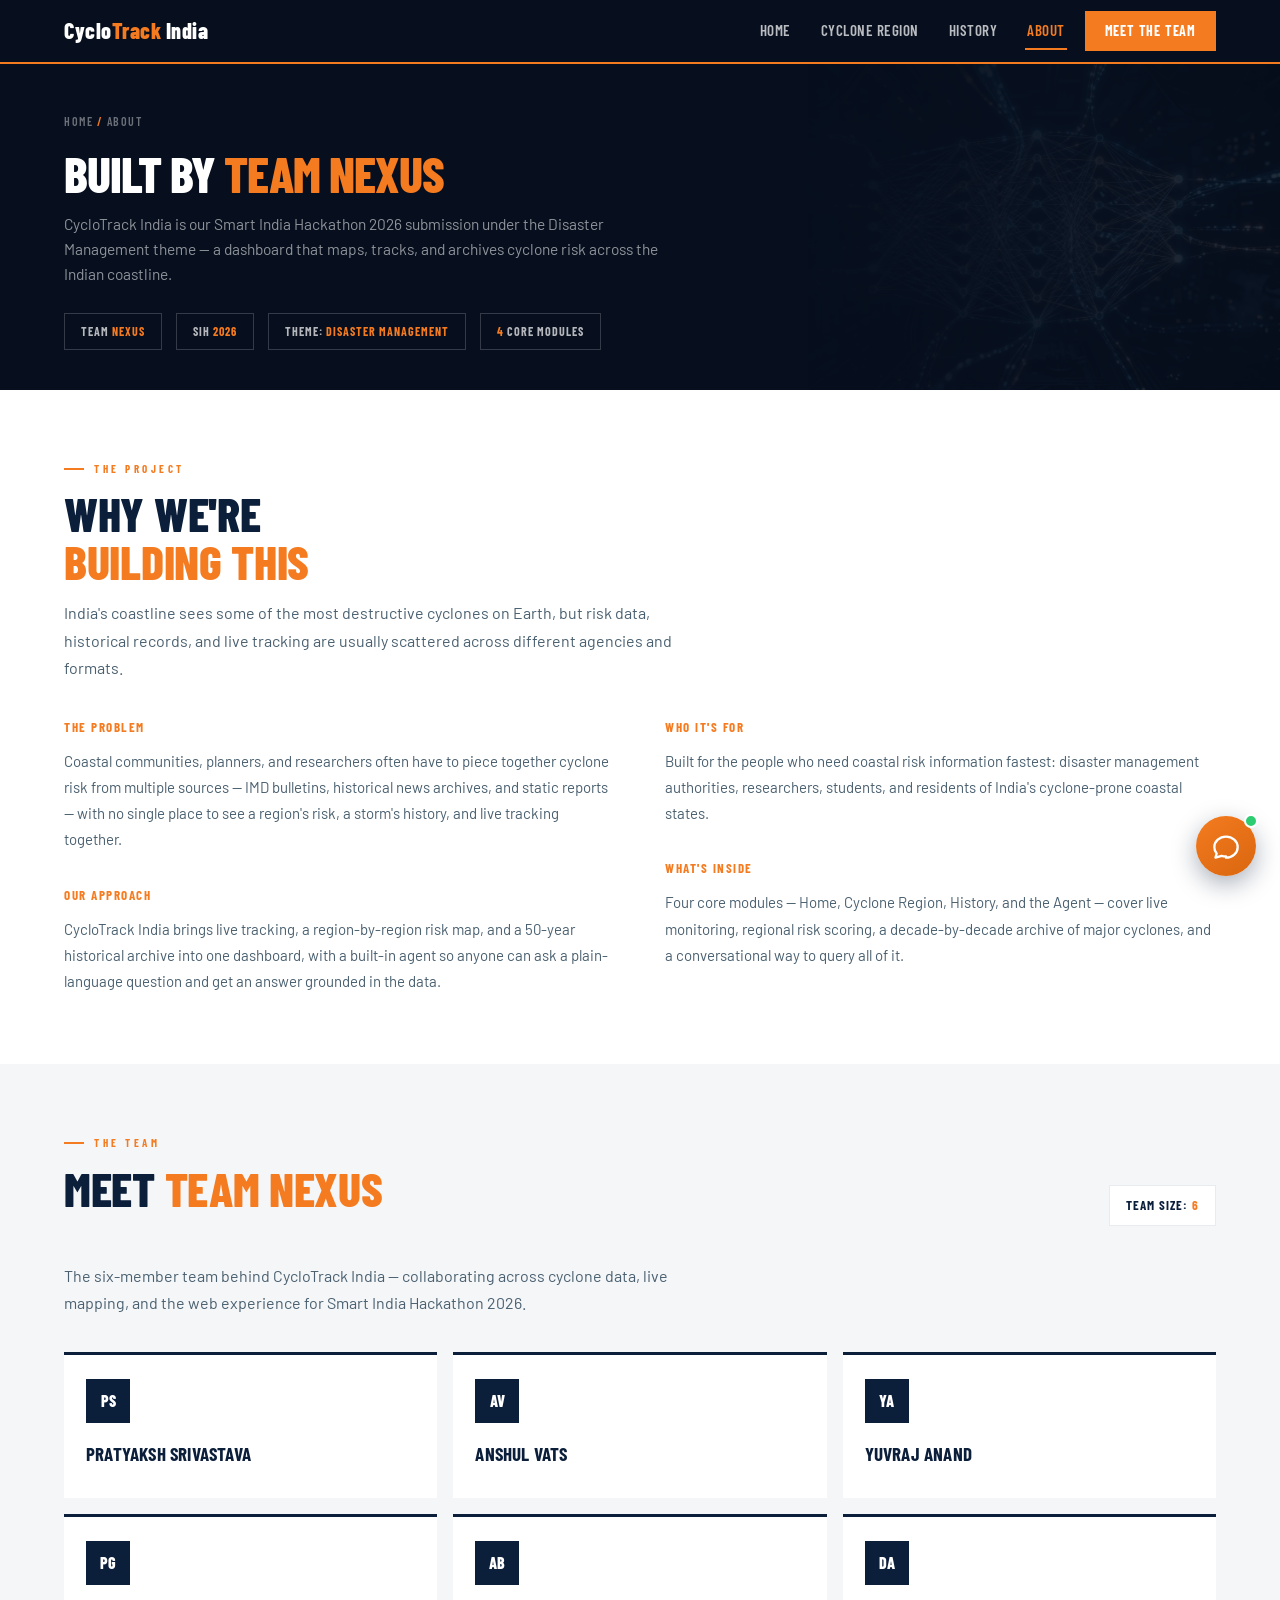
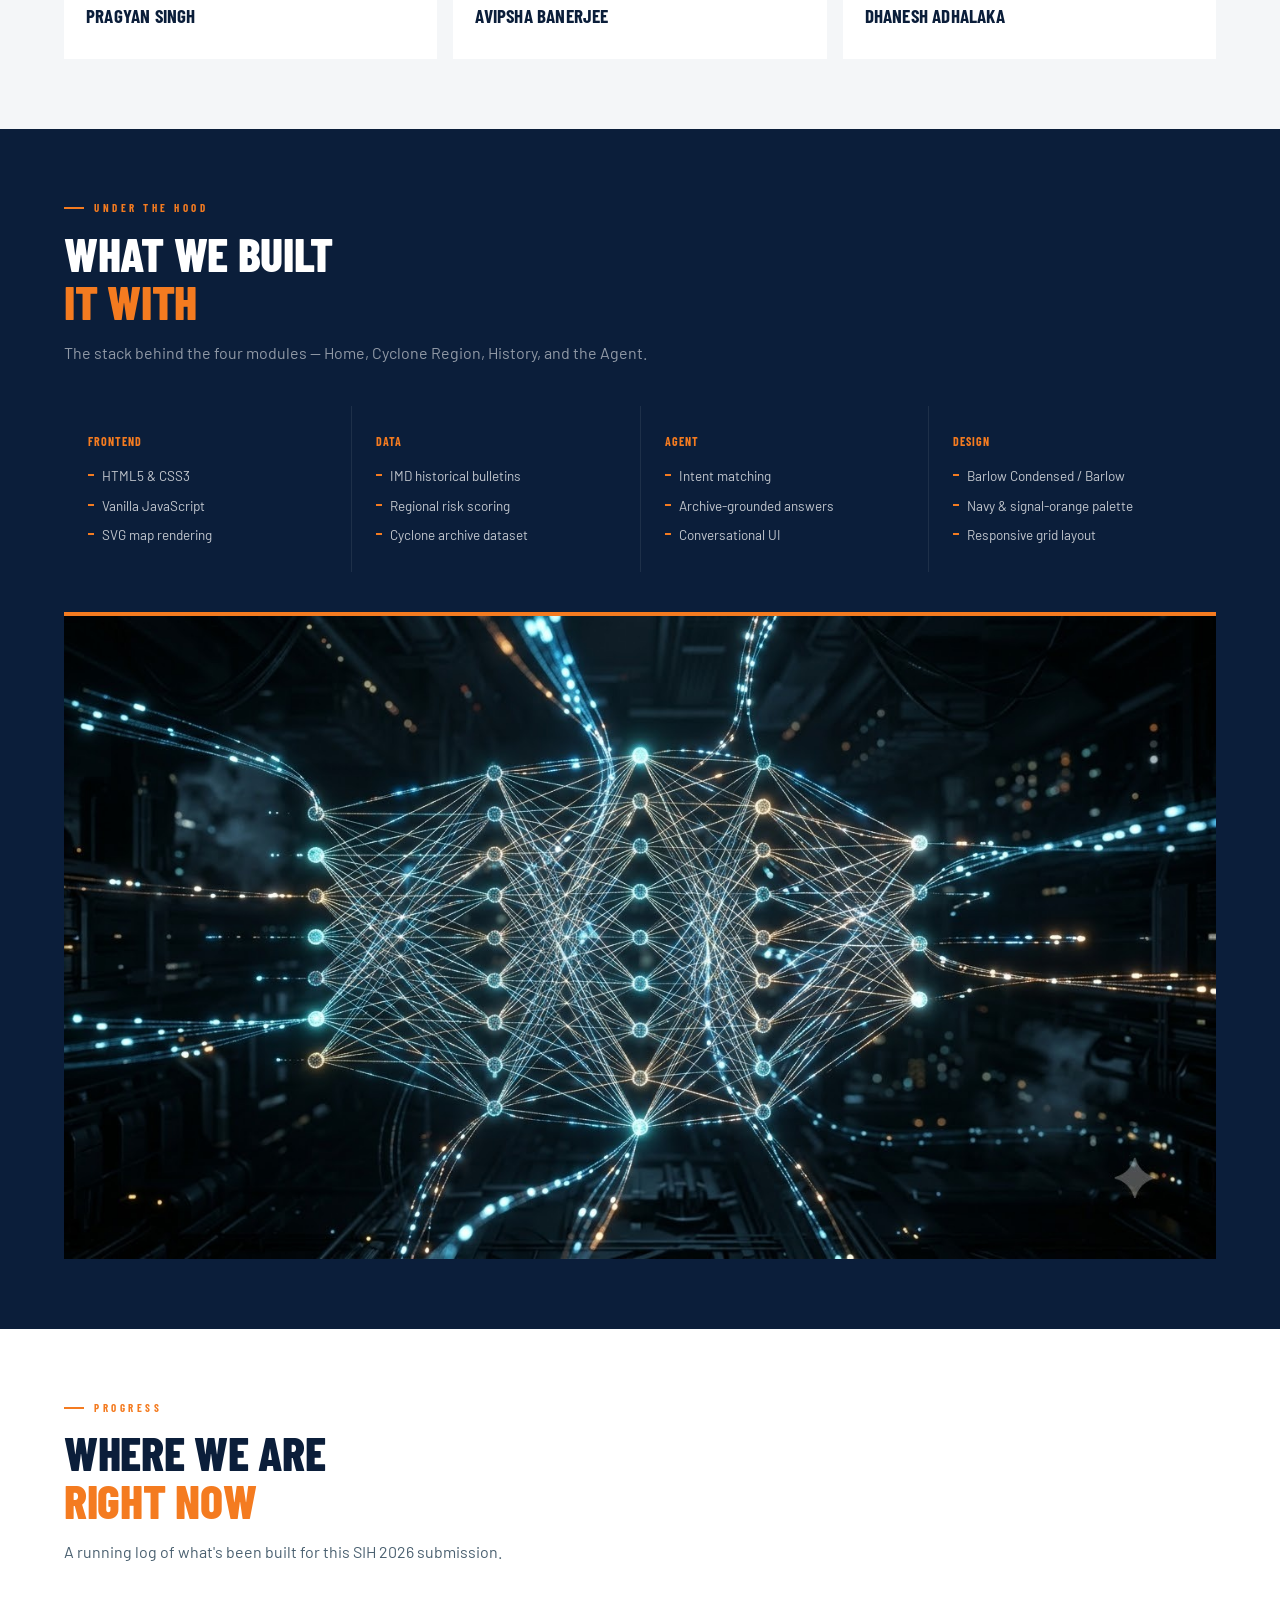
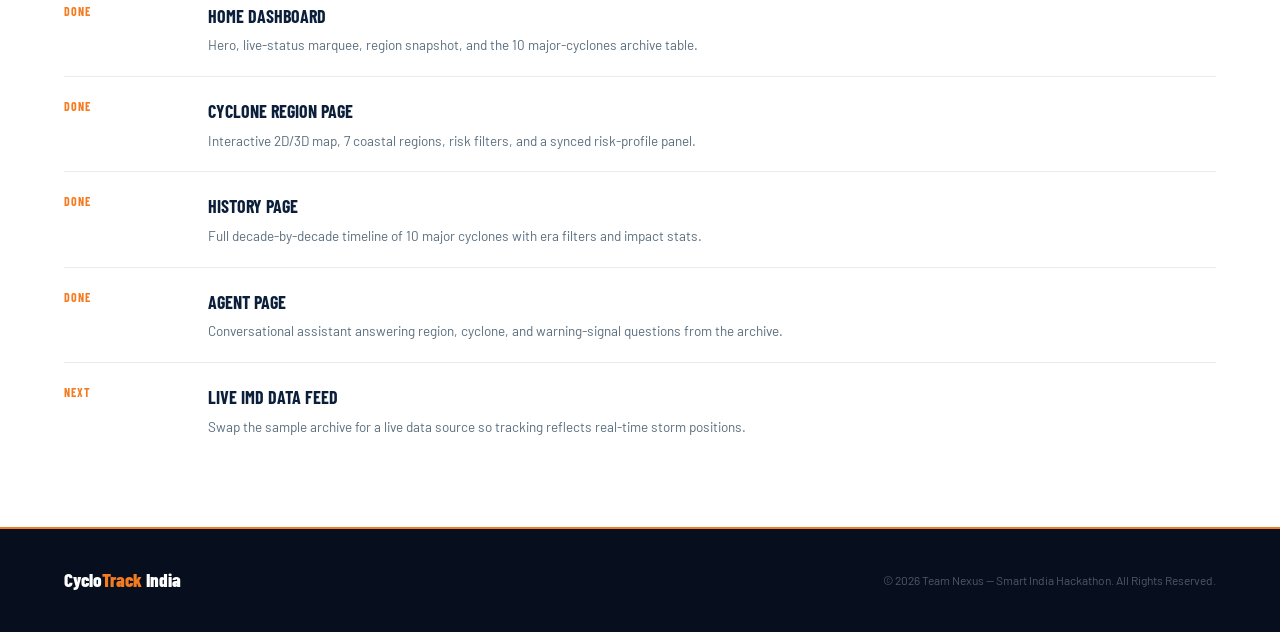
==== frontend/about.html @ 2d698363 "Initial commit: CycloTrack-India website (frontend, backend API, ML module)" ====
<!DOCTYPE html>
<html lang="en">

<head>
    <meta charset="UTF-8">
    <meta name="viewport" content="width=device-width, initial-scale=1.0">
    <title>About — CycloTrack India</title>
    <link
        href="https://fonts.googleapis.com/css2?family=Barlow+Condensed:wght@500;600;700;800&family=Barlow:wght@400;500;600&display=swap"
        rel="stylesheet">
    <link rel="stylesheet" href="assets/chatbot.css">
    <style>
        *,
        *::before,
        *::after {
            box-sizing: border-box;
            margin: 0;
            padding: 0;
        }

        :root {
            --navy: #0B1E3A;
            --navy-mid: #112444;
            --navy-dark: #070F1E;
            --charcoal: #1C2A3A;
            --orange: #F47B20;
            --orange-dark: #D9660E;
            --white: #FFFFFF;
            --off-white: #F4F6F8;
            --gray-light: #E8ECF0;
            --gray-mid: #9AAAB8;
            --text-body: #2D3E50;
            --font-head: 'Barlow Condensed', sans-serif;
            --font-body: 'Barlow', sans-serif;
        }

        html {
            scroll-behavior: smooth;
        }

        body {
            font-family: var(--font-body);
            color: var(--text-body);
            background: var(--white);
            line-height: 1.6;
            font-size: 16px;
        }

        /* HEADER / NAV */
        header {
            background: var(--navy-dark);
            padding: 0 5%;
            display: flex;
            align-items: center;
            justify-content: space-between;
            height: 64px;
            position: sticky;
            top: 0;
            z-index: 100;
            border-bottom: 2px solid var(--orange);
        }

        .logo {
            font-family: var(--font-head);
            font-weight: 800;
            font-size: 22px;
            color: var(--white);
            letter-spacing: .5px;
            text-decoration: none;
            cursor: pointer;
            transition: opacity .2s ease;
        }

        .logo:hover {
            opacity: .85;
        }

        .logo span {
            color: var(--orange);
        }

        nav {
            display: flex;
            gap: 26px;
            align-items: center;
        }

        nav a {
            font-family: var(--font-head);
            font-size: 15px;
            font-weight: 600;
            letter-spacing: .5px;
            color: rgba(255, 255, 255, .72);
            text-decoration: none;
            text-transform: uppercase;
            transition: color .25s ease;
            position: relative;
            padding: 6px 2px 8px;
            white-space: nowrap;
        }

        nav a::after {
            content: '';
            position: absolute;
            left: 50%;
            right: 50%;
            bottom: 0;
            height: 2px;
            background: var(--orange);
            transition: left .25s ease, right .25s ease;
        }

        nav a:hover,
        nav a.active {
            color: var(--orange);
        }

        nav a:hover::after,
        nav a.active::after {
            left: 0;
            right: 0;
        }

        .header-right {
            display: flex;
            align-items: center;
            gap: 18px;
        }

        .header-cta {
            background: var(--orange);
            color: var(--white);
            font-family: var(--font-head);
            font-weight: 700;
            font-size: 14px;
            letter-spacing: .8px;
            text-transform: uppercase;
            padding: 9px 20px;
            border: none;
            cursor: pointer;
            text-decoration: none;
        }

        .header-cta:hover {
            background: var(--orange-dark);
        }

        section {
            padding: 70px 5%;
        }

        .section-inner {
            max-width: 1200px;
            margin: 0 auto;
        }

        .section-tag {
            font-family: var(--font-head);
            font-size: 11px;
            letter-spacing: 3.5px;
            text-transform: uppercase;
            color: var(--orange);
            font-weight: 700;
            margin-bottom: 12px;
            display: flex;
            align-items: center;
            gap: 10px;
        }

        .section-tag::before {
            content: '';
            width: 20px;
            height: 2px;
            background: var(--orange);
            display: block;
        }

        .section-h2 {
            font-family: var(--font-head);
            font-weight: 800;
            font-size: clamp(30px, 4vw, 48px);
            text-transform: uppercase;
            color: var(--navy);
            line-height: 1.0;
            margin-bottom: 14px;
            letter-spacing: -.3px;
        }

        .section-h2 em {
            color: var(--orange);
            font-style: normal;
        }

        .section-lead {
            font-size: 16px;
            color: #4A6070;
            max-width: 620px;
            line-height: 1.7;
        }

        /* PAGE HERO */
        .page-hero {
            background: var(--navy-dark);
            padding: 48px 5% 40px;
            position: relative;
            overflow: hidden;
        }

        .page-hero::before {
            content: '';
            position: absolute;
            top: 0;
            right: 0;
            width: 38%;
            height: 100%;
            background-image: url('assets/pic3.jpeg');
            background-size: cover;
            background-position: center;
            opacity: .12;
            -webkit-mask-image: linear-gradient(to left, rgba(0, 0, 0, 1), rgba(0, 0, 0, 0));
            mask-image: linear-gradient(to left, rgba(0, 0, 0, 1), rgba(0, 0, 0, 0));
        }

        .page-hero-inner {
            position: relative;
            z-index: 2;
            max-width: 1200px;
            margin: 0 auto;
        }

        .breadcrumb {
            font-family: var(--font-head);
            font-size: 12px;
            font-weight: 600;
            letter-spacing: 1.5px;
            text-transform: uppercase;
            color: rgba(255, 255, 255, .4);
            margin-bottom: 18px;
        }

        .breadcrumb span {
            color: var(--orange);
        }

        .page-hero-h1 {
            font-family: var(--font-head);
            font-weight: 800;
            font-size: clamp(32px, 4.2vw, 50px);
            color: var(--white);
            text-transform: uppercase;
            line-height: .98;
            letter-spacing: -1px;
            margin-bottom: 14px;
        }

        .page-hero-h1 em {
            color: var(--orange);
            font-style: normal;
        }

        .page-hero-sub {
            font-size: 15.5px;
            color: rgba(255, 255, 255, .55);
            max-width: 620px;
            margin-bottom: 26px;
        }

        .hero-badge-row {
            display: flex;
            gap: 14px;
            flex-wrap: wrap;
        }

        .hero-badge {
            font-family: var(--font-head);
            font-size: 12px;
            font-weight: 700;
            letter-spacing: 1px;
            text-transform: uppercase;
            border: 1px solid rgba(255, 255, 255, .18);
            color: rgba(255, 255, 255, .7);
            padding: 8px 16px;
        }

        .hero-badge b {
            color: var(--orange);
        }

        /* PROBLEM / MISSION */
        .mission-bg {
            background: var(--white);
        }

        .mission-grid {
            display: grid;
            grid-template-columns: 1fr 1fr;
            gap: 50px;
            margin-top: 36px;
            align-items: start;
        }

        .mission-block-title {
            font-family: var(--font-head);
            font-size: 13px;
            font-weight: 700;
            letter-spacing: 1.5px;
            text-transform: uppercase;
            color: var(--orange);
            margin-bottom: 10px;
        }

        .mission-block-text {
            font-size: 15px;
            color: #4A6070;
            line-height: 1.75;
        }

        .mission-block+.mission-block {
            margin-top: 32px;
        }

        /* TEAM */
        .team-bg {
            background: var(--off-white);
        }

        .team-header-row {
            display: flex;
            justify-content: space-between;
            align-items: flex-end;
            flex-wrap: wrap;
            gap: 16px;
            margin-bottom: 36px;
        }

        .team-count {
            font-family: var(--font-head);
            font-size: 13px;
            font-weight: 700;
            letter-spacing: 1px;
            text-transform: uppercase;
            color: var(--navy);
            border: 1px solid var(--gray-light);
            background: var(--white);
            padding: 9px 16px;
        }

        .team-count b {
            color: var(--orange);
        }

        .team-grid {
            display: grid;
            grid-template-columns: repeat(3, 1fr);
            gap: 16px;
        }

        .team-card {
            background: var(--white);
            border: 0;
            border-top: 3px solid var(--navy);
            border-radius: 0;
            padding: 24px 22px;
            transition: .25s ease;
            cursor: pointer;
            text-align: left;
            width: 100%;
            font: inherit;
            color: inherit;
        }

        .team-card:hover {
            border-top-color: var(--orange);
            box-shadow: 0 4px 18px rgba(11, 30, 58, .08);
            transform: translateY(-2px);
        }

        .team-card:hover .team-name {
            color: var(--orange);
        }

        .team-card:focus-visible {
            outline: 2px solid var(--orange);
            outline-offset: 2px;
        }

        .team-avatar {
            width: 44px;
            height: 44px;
            background: var(--navy);
            color: var(--white);
            display: flex;
            align-items: center;
            justify-content: center;
            font-family: var(--font-head);
            font-weight: 800;
            font-size: 16px;
            margin-bottom: 16px;
        }

        .team-card:hover .team-avatar {
            background: var(--orange);
        }

        .team-name {
            font-family: var(--font-head);
            font-size: 19px;
            font-weight: 700;
            color: var(--navy);
            text-transform: uppercase;
            letter-spacing: .2px;
            margin-bottom: 4px;
        }

        .team-role {
            font-size: 12.5px;
            color: var(--orange);
            font-weight: 600;
            letter-spacing: .3px;
            margin-bottom: 14px;
        }

        .team-meta-row {
            display: flex;
            flex-direction: column;
            gap: 8px;
            padding-top: 14px;
            border-top: 1px solid var(--gray-light);
        }

        .team-meta {
            display: flex;
            justify-content: space-between;
            font-size: 12.5px;
        }

        .team-meta-lbl {
            color: #8FA1B0;
            text-transform: uppercase;
            letter-spacing: .4px;
            font-family: var(--font-head);
            font-weight: 700;
            font-size: 11px;
        }

        .team-meta-val {
            color: var(--text-body);
            font-weight: 500;
            text-align: right;
        }

        .team-stack {
            display: flex;
            flex-wrap: wrap;
            gap: 6px;
            margin-top: 12px;
        }

        .stack-pill {
            font-size: 11px;
            font-family: var(--font-head);
            font-weight: 700;
            letter-spacing: .3px;
            text-transform: uppercase;
            background: var(--off-white);
            color: var(--navy);
            padding: 4px 9px;
            border: 1px solid var(--gray-light);
        }

        /* TECH STACK strip */
        .stack-bg {
            background: var(--navy);
        }

        .stack-bg .section-h2 {
            color: var(--white);
        }

        .stack-bg .section-lead {
            color: rgba(255, 255, 255, .55);
        }

        .stack-cat-grid {
            display: grid;
            grid-template-columns: repeat(4, 1fr);
            gap: 1px;
            background: rgba(255, 255, 255, .08);
            margin-top: 40px;
        }

        .stack-cat {
            background: var(--navy);
            padding: 26px 24px;
        }

        .stack-cat-title {
            font-family: var(--font-head);
            font-size: 12px;
            font-weight: 700;
            letter-spacing: 1px;
            text-transform: uppercase;
            color: var(--orange);
            margin-bottom: 14px;
        }

        .stack-cat-items {
            display: flex;
            flex-direction: column;
            gap: 8px;
        }

        .stack-cat-item {
            font-size: 13.5px;
            color: rgba(255, 255, 255, .75);
            padding-left: 14px;
            position: relative;
        }

        .stack-cat-item::before {
            content: '';
            position: absolute;
            left: 0;
            top: 9px;
            width: 6px;
            height: 2px;
            background: var(--orange);
        }

        /* MILESTONES */
        .milestone-bg {
            background: var(--white);
        }

        .milestone-row {
            display: flex;
            flex-direction: column;
            gap: 0;
            margin-top: 36px;
        }

        .milestone-item {
            display: grid;
            grid-template-columns: 120px 1fr;
            gap: 24px;
            padding: 20px 0;
            border-bottom: 1px solid var(--gray-light);
        }

        .milestone-item:first-child {
            padding-top: 0;
        }

        .milestone-item:last-child {
            border-bottom: none;
        }

        .milestone-tag {
            font-family: var(--font-head);
            font-size: 12px;
            font-weight: 700;
            letter-spacing: 1px;
            text-transform: uppercase;
            color: var(--orange);
        }

        .milestone-title {
            font-family: var(--font-head);
            font-size: 18px;
            font-weight: 700;
            color: var(--navy);
            text-transform: uppercase;
            margin-bottom: 4px;
        }

        .milestone-desc {
            font-size: 13.5px;
            color: #5A6E7E;
        }

        footer {
            background: var(--navy-dark);
            padding: 36px 5%;
            border-top: 2px solid var(--orange);
        }

        .footer-inner {
            max-width: 1200px;
            margin: 0 auto;
            display: flex;
            justify-content: space-between;
            align-items: center;
            flex-wrap: wrap;
            gap: 16px;
        }

        .footer-logo {
            font-family: var(--font-head);
            font-size: 19px;
            font-weight: 800;
            color: var(--white);
        }

        .footer-logo span {
            color: var(--orange);
        }

        .footer-copy {
            font-size: 12px;
            color: rgba(255, 255, 255, .3);
        }

        /* CONTRIBUTIONS */
        .contrib-bg {
            background: var(--white);
        }

        .contrib-grid {
            display: grid;
            grid-template-columns: 1fr 1fr;
            gap: 20px;
            margin-top: 36px;
            align-items: stretch;
        }

        .contrib-card {
            background: var(--white);
            border: 1px solid var(--gray-light);
            border-top: 3px solid var(--navy);
            border-radius: 8px;
            padding: 26px 24px;
            box-shadow: 0 2px 12px rgba(11, 30, 58, .05);
            transition: transform .25s ease, border-color .25s ease, box-shadow .25s ease;
        }

        .contrib-card:hover {
            transform: translateY(-4px);
            border-top-color: var(--orange);
            border-left-color: var(--orange);
            box-shadow: 0 10px 28px rgba(11, 30, 58, .12);
        }

        .contrib-head {
            padding-bottom: 14px;
            margin-bottom: 18px;
            border-bottom: 1px solid var(--gray-light);
        }

        .contrib-name {
            font-family: var(--font-head);
            font-size: 20px;
            font-weight: 700;
            color: var(--navy);
            text-transform: uppercase;
            letter-spacing: .2px;
            margin-bottom: 3px;
        }

        .contrib-roll {
            font-family: var(--font-head);
            font-size: 12px;
            font-weight: 700;
            letter-spacing: .6px;
            text-transform: uppercase;
            color: var(--orange);
            margin-bottom: 10px;
        }

        .contrib-block {
            margin-bottom: 16px;
        }

        .contrib-block:last-child {
            margin-bottom: 0;
        }

        .contrib-label {
            font-family: var(--font-head);
            font-size: 11px;
            font-weight: 700;
            letter-spacing: 1.2px;
            text-transform: uppercase;
            color: var(--orange);
            margin-bottom: 7px;
            padding-bottom: 4px;
            border-bottom: 2px solid var(--orange);
            display: inline-block;
        }

        .contrib-text {
            font-size: 14px;
            color: #4A6070;
            line-height: 1.7;
        }

        .contrib-email {
            color: var(--orange-dark);
            text-decoration: none;
            font-weight: 600;
            border-bottom: 1px dashed rgba(217, 102, 14, .45);
            transition: color .2s ease, border-color .2s ease;
            word-break: break-all;
        }

        .contrib-email:hover {
            color: var(--orange);
            border-color: var(--orange);
        }

        .contrib-stack {
            display: flex;
            flex-wrap: wrap;
            gap: 6px;
        }

        @media (max-width:640px) {
            .contrib-grid {
                grid-template-columns: 1fr;
            }
        }

        @media (max-width:1024px) {
            .mission-grid {
                grid-template-columns: 1fr;
                gap: 36px;
            }

            .team-grid {
                grid-template-columns: 1fr 1fr;
            }

            .stack-cat-grid {
                grid-template-columns: 1fr 1fr;
            }

            nav {
                display: none;
            }
        }

        @media (max-width:640px) {
            .team-grid {
                grid-template-columns: 1fr;
            }

            .stack-cat-grid {
                grid-template-columns: 1fr;
            }

            .milestone-item {
                grid-template-columns: 1fr;
                gap: 6px;
            }
        }

        .hamburger {
            display: flex;
            flex-direction: column;
            justify-content: center;
            gap: 5px;
            width: 32px;
            height: 32px;
            background: transparent;
            border: none;
            cursor: pointer;
            padding: 0;
        }

        .hamburger span {
            display: block;
            width: 22px;
            height: 2px;
            background: var(--white);
            transition: .2s;
        }

        .hamburger.open span:nth-child(1) {
            transform: translateY(7px) rotate(45deg);
        }

        .hamburger.open span:nth-child(2) {
            opacity: 0;
        }

        .hamburger.open span:nth-child(3) {
            transform: translateY(-7px) rotate(-45deg);
        }

        .mobile-menu {
            position: fixed;
            top: 64px;
            left: 0;
            right: 0;
            background: var(--navy-dark);
            border-bottom: 2px solid var(--orange);
            z-index: 99;
            max-height: 0;
            overflow: hidden;
            opacity: 0;
            visibility: hidden;
            transform: translateY(-10px);
            transition: max-height .32s ease, opacity .28s ease, transform .28s ease, visibility .28s;
        }

        .mobile-menu.open {
            max-height: 440px;
            opacity: 1;
            visibility: visible;
            transform: translateY(0);
        }

        .mobile-menu a {
            font-family: var(--font-head);
            font-size: 16px;
            font-weight: 600;
            letter-spacing: .5px;
            color: rgba(255, 255, 255, .75);
            text-decoration: none;
            text-transform: uppercase;
            padding: 16px 5%;
            border-bottom: 1px solid rgba(255, 255, 255, .08);
            opacity: 0;
            transform: translateY(-8px);
            transition: opacity .28s ease, transform .28s ease;
        }

        .mobile-menu.open a {
            opacity: 1;
            transform: translateY(0);
        }

        .mobile-menu.open a:nth-child(1) { transition-delay: .04s; }
        .mobile-menu.open a:nth-child(2) { transition-delay: .09s; }
        .mobile-menu.open a:nth-child(3) { transition-delay: .14s; }
        .mobile-menu.open a:nth-child(4) { transition-delay: .19s; }

        .mobile-menu a.active {
            color: var(--orange);
        }

        /* Desktop: inline nav visible, hamburger hidden */
        @media (min-width: 1025px) {
            nav.main-nav {
                display: flex;
            }

            .hamburger {
                display: none;
            }

            .mobile-menu {
                display: none;
            }
        }

        @media (max-width: 1024px) {
            nav.main-nav {
                display: none;
            }

            .hamburger {
                display: flex;
            }
        }

        @media (min-width: 1025px) and (max-width: 1180px) {
            nav.main-nav {
                gap: 18px;
            }

            nav.main-nav a {
                font-size: 14px;
            }
        }

/* TEAM MODAL */
        body.modal-open {
            overflow: hidden;
        }

        .modal-overlay {
            position: fixed;
            inset: 0;
            background: rgba(7, 15, 30, .66);
            display: flex;
            align-items: center;
            justify-content: center;
            padding: 24px;
            z-index: 2000;
            opacity: 0;
            visibility: hidden;
            transition: opacity .25s ease, visibility .25s;
        }

        .modal-overlay.open {
            opacity: 1;
            visibility: visible;
        }

        .team-modal {
            width: 84%;
            max-width: 900px;
            background: var(--white);
            border-top: 4px solid var(--orange);
            border-radius: 8px;
            box-shadow: 0 22px 60px rgba(7, 15, 30, .5);
            overflow: hidden;
            transform: translateY(14px) scale(.97);
            opacity: 0;
            transition: transform .25s ease, opacity .25s ease;
        }

        .modal-overlay.open .team-modal {
            transform: translateY(0) scale(1);
            opacity: 1;
        }

        .modal-head {
            display: flex;
            justify-content: flex-end;
            padding: 12px 16px 0;
        }

        .modal-close {
            background: var(--off-white);
            border: 1px solid var(--gray-light);
            color: var(--navy);
            width: 34px;
            height: 34px;
            border-radius: 50%;
            font-size: 16px;
            line-height: 1;
            cursor: pointer;
            transition: background .2s ease, color .2s ease, border-color .2s ease;
            display: flex;
            align-items: center;
            justify-content: center;
        }

        .modal-close:hover {
            background: var(--orange);
            border-color: var(--orange);
            color: var(--white);
        }

        .modal-scroll {
            max-height: 82vh;
            overflow-y: auto;
            padding: 4px 30px 32px;
        }

        .modal-profile {
            display: flex;
            align-items: center;
            gap: 18px;
            padding-bottom: 20px;
            margin-bottom: 8px;
            border-bottom: 2px solid var(--navy);
        }

        .modal-avatar {
            width: 64px;
            height: 64px;
            flex: 0 0 64px;
            background: var(--navy);
            color: var(--white);
            display: flex;
            align-items: center;
            justify-content: center;
            font-family: var(--font-head);
            font-weight: 800;
            font-size: 22px;
        }

        .modal-name {
            font-family: var(--font-head);
            font-size: 24px;
            font-weight: 800;
            color: var(--navy);
            text-transform: uppercase;
            letter-spacing: .3px;
        }

        .modal-roll {
            font-family: var(--font-head);
            font-size: 12px;
            font-weight: 700;
            letter-spacing: .6px;
            text-transform: uppercase;
            color: var(--orange);
            margin-top: 2px;
        }

        .modal-email {
            font-size: 13.5px;
            color: var(--text-body);
            margin-top: 6px;
        }

        .modal-email a {
            color: var(--orange-dark);
            text-decoration: none;
            font-weight: 600;
            border-bottom: 1px dashed rgba(217, 102, 14, .45);
            transition: color .2s ease, border-color .2s ease;
            word-break: break-all;
        }

        .modal-email a:hover {
            color: var(--orange);
            border-color: var(--orange);
        }

        .modal-block {
            margin-top: 22px;
        }

        .modal-label {
            font-family: var(--font-head);
            font-size: 11px;
            font-weight: 700;
            letter-spacing: 1.3px;
            text-transform: uppercase;
            color: var(--orange);
            margin-bottom: 8px;
            padding-bottom: 4px;
            border-bottom: 2px solid var(--orange);
            display: inline-block;
        }

        .modal-text {
            font-size: 14px;
            color: #3E5164;
            line-height: 1.75;
        }

        .modal-stack {
            display: flex;
            flex-wrap: wrap;
            gap: 6px;
        }

        .modal-empty {
            margin-top: 22px;
            font-size: 14px;
            color: var(--gray-mid);
            font-style: italic;
        }

        @media (max-width: 900px) {
            .team-modal {
                width: 92%;
            }
        }

        @media (max-width: 600px) {
            .modal-overlay {
                padding: 12px;
            }

            .team-modal {
                width: 94%;
            }

            .modal-scroll {
                padding: 4px 18px 24px;
            }

            .modal-profile {
                flex-direction: column;
                align-items: flex-start;
            }

            .modal-name {
                font-size: 20px;
            }
        }
    </style>
</head>

<body>

    <header>
        <a href="index.html" class="logo">Cyclo<span>Track</span> India</a>
        <div class="header-right">
            <nav class="main-nav" aria-label="Primary">
                <a href="index.html">Home</a>
                <a href="cyclone_region.html">Cyclone Region</a>
                <a href="history.html">History</a>
                <a href="about.html" class="active">About</a>
            </nav>
            <a href="#team" class="header-cta">Meet The Team</a>
            <button class="hamburger" id="hamburgerBtn" aria-label="Menu"><span></span><span></span><span></span></button>
        </div>
    </header>
    <div class="mobile-menu" id="mobileMenu">
            <a href="index.html">Home</a>
            <a href="cyclone_region.html">Cyclone Region</a>
            <a href="history.html">History</a>
            <a href="about.html" class="active">About</a>
    </div>


    <div class="page-hero">
        <div class="page-hero-inner">
            <p class="breadcrumb">Home <span>/</span> About</p>
            <h1 class="page-hero-h1">Built By <em>Team Nexus</em></h1>
            <p class="page-hero-sub">CycloTrack India is our Smart India Hackathon 2026 submission under the Disaster
                Management theme — a dashboard that maps, tracks, and archives cyclone risk across the Indian coastline.
            </p>
            <div class="hero-badge-row">
                <span class="hero-badge">Team <b>Nexus</b></span>
                <span class="hero-badge">SIH <b>2026</b></span>
                <span class="hero-badge">Theme: <b>Disaster Management</b></span>
                <span class="hero-badge"><b>4</b> Core Modules</span>
            </div>
        </div>
    </div>

    <section class="mission-bg">
        <div class="section-inner">
            <span class="section-tag">The Project</span>
            <h2 class="section-h2">Why We're<br><em>Building This</em></h2>
            <p class="section-lead">India's coastline sees some of the most destructive cyclones on Earth, but risk
                data, historical records, and live tracking are usually scattered across different agencies and formats.
            </p>
            <div class="mission-grid">
                <div>
                    <div class="mission-block">
                        <div class="mission-block-title">The Problem</div>
                        <p class="mission-block-text">Coastal communities, planners, and researchers often have to piece
                            together cyclone risk from multiple sources — IMD bulletins, historical news archives, and
                            static reports — with no single place to see a region's risk, a storm's history, and live
                            tracking together.</p>
                    </div>
                    <div class="mission-block">
                        <div class="mission-block-title">Our Approach</div>
                        <p class="mission-block-text">CycloTrack India brings live tracking, a region-by-region risk
                            map, and a 50-year historical archive into one dashboard, with a built-in agent so anyone
                            can ask a plain-language question and get an answer grounded in the data.</p>
                    </div>
                </div>
                <div>
                    <div class="mission-block">
                        <div class="mission-block-title">Who It's For</div>
                        <p class="mission-block-text">Built for the people who need coastal risk information fastest:
                            disaster management authorities, researchers, students, and residents of India's
                            cyclone-prone coastal states.</p>
                    </div>
                    <div class="mission-block">
                        <div class="mission-block-title">What's Inside</div>
                        <p class="mission-block-text">Four core modules — Home, Cyclone Region, History, and the Agent —
                            cover live monitoring, regional risk scoring, a decade-by-decade archive of major cyclones,
                            and a conversational way to query all of it.</p>
                    </div>
                </div>
            </div>
        </div>
    </section>

    <section class="team-bg" id="team">
        <div class="section-inner">
            <div class="team-header-row">
                <div>
                    <span class="section-tag">The Team</span>
                    <h2 class="section-h2">Meet <em>Team Nexus</em></h2>
                </div>
                <span class="team-count">Team Size: <b>6</b></span>
            </div>
            <p class="section-lead" style="margin-bottom:36px;">The six-member team behind CycloTrack India — collaborating across cyclone data, live mapping, and the web experience for Smart India Hackathon 2026.</p>
            <div class="team-grid">
                <button class="team-card" type="button" data-member="pratyaksh" aria-label="View Pratyaksh Srivastava details">
                    <div class="team-avatar">PS</div>
                    <div class="team-name">Pratyaksh Srivastava</div>
                </button>
                <button class="team-card" type="button" data-member="anshul" aria-label="View Anshul Vats details">
                    <div class="team-avatar">AV</div>
                    <div class="team-name">Anshul Vats</div>
                </button>
                <button class="team-card" type="button" data-member="yuvraj" aria-label="View Yuvraj Anand details">
                    <div class="team-avatar">YA</div>
                    <div class="team-name">Yuvraj Anand</div>
                </button>
                <button class="team-card" type="button" data-member="pragyan" aria-label="View Pragyan Singh details">
                    <div class="team-avatar">PG</div>
                    <div class="team-name">Pragyan Singh</div>
                </button>
                <button class="team-card" type="button" data-member="avipsha" aria-label="View Avipsha Banerjee details">
                    <div class="team-avatar">AB</div>
                    <div class="team-name">Avipsha Banerjee</div>
                </button>
                <button class="team-card" type="button" data-member="dhanesh" aria-label="View Dhanesh Adhalaka details">
                    <div class="team-avatar">DA</div>
                    <div class="team-name">Dhanesh Adhalaka</div>
                </button>
            </div>
        </div>
    </section>

    <section class="stack-bg">
        <div class="section-inner">
            <span class="section-tag" style="color:var(--orange);">Under The Hood</span>
            <h2 class="section-h2">What We Built<br><em>It With</em></h2>
            <p class="section-lead">The stack behind the four modules — Home, Cyclone Region, History, and the Agent.
            </p>
            <div class="stack-cat-grid">
                <div class="stack-cat">
                    <div class="stack-cat-title">Frontend</div>
                    <div class="stack-cat-items">
                        <div class="stack-cat-item">HTML5 &amp; CSS3</div>
                        <div class="stack-cat-item">Vanilla JavaScript</div>
                        <div class="stack-cat-item">SVG map rendering</div>
                    </div>
                </div>
                <div class="stack-cat">
                    <div class="stack-cat-title">Data</div>
                    <div class="stack-cat-items">
                        <div class="stack-cat-item">IMD historical bulletins</div>
                        <div class="stack-cat-item">Regional risk scoring</div>
                        <div class="stack-cat-item">Cyclone archive dataset</div>
                    </div>
                </div>
                <div class="stack-cat">
                    <div class="stack-cat-title">Agent</div>
                    <div class="stack-cat-items">
                        <div class="stack-cat-item">Intent matching</div>
                        <div class="stack-cat-item">Archive-grounded answers</div>
                        <div class="stack-cat-item">Conversational UI</div>
                    </div>
                </div>
                <div class="stack-cat">
                    <div class="stack-cat-title">Design</div>
                    <div class="stack-cat-items">
                        <div class="stack-cat-item">Barlow Condensed / Barlow</div>
                        <div class="stack-cat-item">Navy &amp; signal-orange palette</div>
                        <div class="stack-cat-item">Responsive grid layout</div>
                    </div>
                </div>
            </div>

            <div style="margin-top:40px; border-top:4px solid var(--orange); overflow:hidden;">
                <img src="assets/pic3.jpeg" alt="Neural network visualization representing the data pipeline"
                    style="width:100%; display:block;">
            </div>
        </div>
    </section>

    <section class="milestone-bg">
        <div class="section-inner">
            <span class="section-tag">Progress</span>
            <h2 class="section-h2">Where We Are<br><em>Right Now</em></h2>
            <p class="section-lead">A running log of what's been built for this SIH 2026 submission.</p>
            <div class="milestone-row">
                <div class="milestone-item">
                    <span class="milestone-tag">Done</span>
                    <div>
                        <div class="milestone-title">Home Dashboard</div>
                        <p class="milestone-desc">Hero, live-status marquee, region snapshot, and the 10 major-cyclones
                            archive table.</p>
                    </div>
                </div>
                <div class="milestone-item">
                    <span class="milestone-tag">Done</span>
                    <div>
                        <div class="milestone-title">Cyclone Region Page</div>
                        <p class="milestone-desc">Interactive 2D/3D map, 7 coastal regions, risk filters, and a synced
                            risk-profile panel.</p>
                    </div>
                </div>
                <div class="milestone-item">
                    <span class="milestone-tag">Done</span>
                    <div>
                        <div class="milestone-title">History Page</div>
                        <p class="milestone-desc">Full decade-by-decade timeline of 10 major cyclones with era filters
                            and impact stats.</p>
                    </div>
                </div>
                <div class="milestone-item">
                    <span class="milestone-tag">Done</span>
                    <div>
                        <div class="milestone-title">Agent Page</div>
                        <p class="milestone-desc">Conversational assistant answering region, cyclone, and warning-signal
                            questions from the archive.</p>
                    </div>
                </div>
                <div class="milestone-item">
                    <span class="milestone-tag">Next</span>
                    <div>
                        <div class="milestone-title">Live IMD Data Feed</div>
                        <p class="milestone-desc">Swap the sample archive for a live data source so tracking reflects
                            real-time storm positions.</p>
                    </div>
                </div>
            </div>
        </div>
    </section>

    <footer>
        <div class="footer-inner">
            <div class="footer-logo">Cyclo<span>Track</span> India</div>
            <p class="footer-copy">&copy; 2026 Team Nexus — Smart India Hackathon. All Rights Reserved.</p>
        </div>
    </footer>


    <script>
        (function () {
            var btn = document.getElementById('hamburgerBtn');
            var menu = document.getElementById('mobileMenu');
            if (!btn || !menu) return;
            btn.addEventListener('click', function () {
                btn.classList.toggle('open');
                menu.classList.toggle('open');
            });
            menu.querySelectorAll('a').forEach(function (a) {
                a.addEventListener('click', function () {
                    btn.classList.remove('open');
                    menu.classList.remove('open');
                });
            });
        })();
    </script>
<!-- TEAM MEMBER MODAL -->
    <div class="modal-overlay" id="teamModalOverlay" aria-hidden="true">
        <div class="team-modal" role="dialog" aria-modal="true" aria-labelledby="teamModalName" tabindex="-1">
            <div class="modal-head">
                <button class="modal-close" id="teamModalClose" type="button" aria-label="Close team member details">&times;</button>
            </div>
            <div class="modal-scroll" id="teamModalBody"></div>
        </div>
    </div>

    <script>
        (function () {
            var TEAM = {
                pratyaksh: {
                    initials: 'PS',
                    name: 'Pratyaksh Srivastava',
                    roll: '24155040',
                    email: null,
                    stack: [],
                    contribution: "I was responsible for the AI/ML part of the project, where I worked on designing the overall workflow for cyclone detection, pattern classification, intensity prediction, and trajectory forecasting using satellite images, weather data, and historical cyclone records. I also worked on data preprocessing and integrating different ML components into a unified pipeline. Additionally, I contributed to building an AI-powered chatbot that helps users understand cyclone information, prediction results, risk levels, and system analysis in a simple and interactive manner.",
                    challenge: "The main challenges I faced were handling data collected from different sources and formats, dealing with missing, inconsistent, and unbalanced data, and preparing it properly for machine learning models. Predicting cyclone trajectories was also challenging because cyclone movement continuously changes due to various environmental conditions. Another challenge was integrating multiple ML models into a single workflow and ensuring smooth communication with the backend. Building a chatbot that could understand user queries and explain complex predictions clearly was also challenging."
                },
                anshul: {
                    initials: 'AV',
                    name: 'Anshul Vats',
                    roll: '24156203',
                    email: '24156203@kiit.ac.in',
                    stack: ['HTML', 'CSS', 'JavaScript'],
                    contribution: 'Frontend Development',
                    situation: "While working as a Front-End Contributor, I faced difficulty in finding suitable themes, photos, and assets for our project.",
                    task: "I needed to collect assets that matched our project's design and made the website look attractive and consistent.",
                    action: "I searched through different sources, compared various themes and images, and selected the ones that best matched our project requirements. I also made sure the assets were suitable for the overall UI design."
                },
                pragyan: {
                    initials: 'PG',
                    name: 'Pragyan Singh',
                    roll: '2430048',
                    email: '2430048@kiit.ac.in',
                    stack: ['HTML', 'CSS', 'JavaScript'],
                    contribution: 'Frontend Development',
                    situation: "While working on CycloTrack India, we needed an interactive map of India's coastline to show cyclone activity and wind turbulence across different regions.",
                    task: "My role was to make the map responsive and connect it with the region-wise risk information, while keeping the interface smooth and easy to understand.",
                    action: "I explored both SVG and Canvas approaches and mapped 7 coastal regions using coordinates. I then used HTML, CSS, and JavaScript to add risk indicators and hotspot visuals. One challenge I faced was that the markers were not staying in the correct position on different screen sizes, so I improved the positioning logic to make the map responsive.",
                    result: "I was able to build a responsive map with synchronized risk indicators and hotspot visuals, making it easier for users to quickly understand which coastal regions are at higher cyclone risk."
                },
                yuvraj: { 
                    initials: 'PG',
                    name: 'Yuvraj Anand',
                    roll: '2428046',
                    email: '2428046@kiit.ac.in',
                    stack: ['FastAPI', 'Pydantic', 'PostgreSQL', 'PostGIS', 'SQLAlchemy'],
                    contribution: 'Developed FastAPI backend with PostgreSQL/PostGIS and SQLAlchemy.Created APIs for frontend–backend communication. Implemented interactive cyclone maps, tracks, prediction paths, markers, and timeline controls. Integrated map data with dashboard charts and prediction components.',
                    problem: 'Synchronizing geospatial data with the map. Handling dynamic cyclone tracks and animations. Integrating APIs with frontend components. Maintaining consistent data between database, backend, and map.'
                },
                avipsha: { 
                    initials: 'AB', 
                    name: 'Avipsha Banerjee',
                    roll: '24155018',
                    email: '24155018@kiit.ac.in',
                    stack: ['Numpy','Pandas','Matplotlib','scikit-learn'],
                    contribution: 'My Role was to identify datasets for the patterns and classification used in Cyclone idetification. Data cleaning and Visualisation for the map. Selection and segregation for the ML models to be used for preduction and analysis.',
                    problem: 'Since it is Supervised ML learning so there was huge traffficing and distortion in the data understanding and analysis. I faced problems in comaparitivie analysis of the ML  models used',
                },
                dhanesh: { 
                    initials: 'DA', 
                    name: 'Dhanesh Adhalaka',
                    roll: '24156204',
                    email: '24156204@kiit.ac.in',
                    situation: 'During final integration, frontend, backend, and ML modules — though individually functional — werent fully connected into a complete end-to-end workflow.',
                    task: 'Ensure the backend was functional, connect it to the cloud database, expose the required APIs, and prepare it for integration with the frontend and ML model before the hackathon presentation.',
                    action: 'Migrated the backend from a temporary H2 database to Supabase PostgreSQL, built and fixed Spring Boot controllers, services, repositories, and entities, imported the historical cyclone dataset, debugged authentication and API issues, and verified endpoints (/health, /history, /upload) to confirm integration-readiness',
                    result: 'Delivered a fully operational backend with a live cloud database and working REST APIs. While some frontend integration remained for future work, the core backend infrastructure was stable and demo-ready — and he took away the importance of setting integration checkpoints early in team projects.'
                }
            };
var overlay = document.getElementById('teamModalOverlay');
            var body = document.getElementById('teamModalBody');
            var closeBtn = document.getElementById('teamModalClose');
            if (!overlay || !body || !closeBtn) return;

            var lastFocused = null;

            function block(label, content) {
                return '<div class="modal-block"><div class="modal-label">' + label +
                    '</div><div class="modal-text">' + content + '</div></div>';
            }

            function openMember(id) {
                var m = TEAM[id];
                if (!m) return;
                lastFocused = document.activeElement;

                var html = '';
                html += '<div class="modal-profile">';
                html += '<div class="modal-avatar">' + m.initials + '</div>';
                html += '<div><div class="modal-name" id="teamModalName">' + m.name + '</div>';
                if (m.roll) html += '<div class="modal-roll">Roll No: ' + m.roll + '</div>';
                if (m.email) {
                    html += '<div class="modal-email">Email: <a href="mailto:' + m.email + '">' + m.email + '</a></div>';
                }
                html += '</div></div>';

                if (m.empty) {
                    html += '<p class="modal-empty">Profile details for ' + m.name + ' will be added here.</p>';
                }

                if (m.stack && m.stack.length) {
                    var pills = m.stack.map(function (s) { return '<span class="stack-pill">' + s + '</span>'; }).join('');
                    html += block('Tech Stack', '<div class="modal-stack">' + pills + '</div>');
                }
                if (m.contribution) html += block('Contribution', m.contribution);
                if (m.challenge) html += block('Challenges Faced', m.challenge);
                if (m.situation) html += block('Situation', m.situation);
                if (m.task) html += block('Task', m.task);
                if (m.action) html += block('Action', m.action);
                if (m.result) html += block('Result', m.result);

                body.innerHTML = html;

                overlay.classList.add('open');
                overlay.setAttribute('aria-hidden', 'false');
                document.body.classList.add('modal-open');

                var focusables = overlay.querySelectorAll('a, button');
                (focusables.length ? focusables[0] : closeBtn).focus();
            }

            function closeMember() {
                overlay.classList.remove('open');
                overlay.setAttribute('aria-hidden', 'true');
                document.body.classList.remove('modal-open');
                if (lastFocused && lastFocused.focus) lastFocused.focus();
            }

            document.querySelectorAll('.team-card').forEach(function (card) {
                card.addEventListener('click', function () {
                    openMember(this.dataset.member);
                });
            });

            closeBtn.addEventListener('click', closeMember);

            overlay.addEventListener('click', function (e) {
                if (e.target === overlay) closeMember();
            });

            document.addEventListener('keydown', function (e) {
                if (e.key === 'Escape' && overlay.classList.contains('open')) {
                    closeMember();
                }
                if (e.key === 'Tab' && overlay.classList.contains('open')) {
                    var focusables = overlay.querySelectorAll('a, button');
                    if (!focusables.length) return;
                    var first = focusables[0];
                    var last = focusables[focusables.length - 1];
                    if (e.shiftKey && document.activeElement === first) {
                        e.preventDefault();
                        last.focus();
                    } else if (!e.shiftKey && document.activeElement === last) {
                        e.preventDefault();
                        first.focus();
                    }
                }
            });
        })();
    </script>
    <script src="assets/chatbot.js" defer></script>
</body>

</html>
---- frontend/assets/chatbot.css ----
/* ============================================================
   CycloTrack India — Cyclone Info Chatbot Widget
   Self-contained styles. Uses its own variable scope so it looks
   right on every page even if a host page's :root vars differ.
   ============================================================ */

#cycai-widget {
    --cycai-navy: #0B1E3A;
    --cycai-navy-mid: #112444;
    --cycai-navy-dark: #070F1E;
    --cycai-orange: #F47B20;
    --cycai-orange-dark: #D9660E;
    --cycai-white: #FFFFFF;
    --cycai-off-white: #F4F6F8;
    --cycai-gray-light: #E8ECF0;
    --cycai-gray-mid: #9AAAB8;
    --cycai-text: #2D3E50;
    --cycai-font-head: 'Barlow Condensed', sans-serif;
    --cycai-font-body: 'Barlow', sans-serif;

    position: fixed;
    right: 24px;
    bottom: 24px;
    z-index: 9999;
    font-family: var(--cycai-font-body);
    box-sizing: border-box;
}

#cycai-widget *,
#cycai-widget *::before,
#cycai-widget *::after {
    box-sizing: border-box;
}

/* ---------- Launcher button ---------- */
.cycai-launcher {
    width: 60px;
    height: 60px;
    border-radius: 50%;
    background: linear-gradient(145deg, var(--cycai-orange), var(--cycai-orange-dark));
    border: none;
    cursor: pointer;
    box-shadow: 0 8px 24px rgba(11, 30, 58, 0.35);
    display: flex;
    align-items: center;
    justify-content: center;
    color: var(--cycai-white);
    transition: transform .2s ease, box-shadow .2s ease;
    position: relative;
}

.cycai-launcher:hover {
    transform: translateY(-2px) scale(1.04);
    box-shadow: 0 10px 28px rgba(11, 30, 58, 0.45);
}

.cycai-launcher svg {
    width: 28px;
    height: 28px;
}

.cycai-launcher .cycai-badge {
    position: absolute;
    top: -2px;
    right: -2px;
    width: 14px;
    height: 14px;
    background: #2ECC71;
    border: 2px solid var(--cycai-white);
    border-radius: 50%;
}

#cycai-widget.cycai-open .cycai-launcher {
    display: none;
}

/* ---------- Chat panel ---------- */
.cycai-panel {
    display: none;
    flex-direction: column;
    position: fixed;
    right: 24px;
    bottom: 24px;
    width: 380px;
    max-width: calc(100vw - 32px);
    height: 560px;
    max-height: calc(100vh - 48px);
    background: var(--cycai-white);
    border-radius: 16px;
    overflow: hidden;
    box-shadow: 0 20px 60px rgba(7, 15, 30, 0.35);
    border: 1px solid var(--cycai-gray-light);
}

#cycai-widget.cycai-open .cycai-panel {
    display: flex;
    animation: cycai-pop .18s ease-out;
}

@keyframes cycai-pop {
    from { opacity: 0; transform: translateY(12px) scale(.98); }
    to { opacity: 1; transform: translateY(0) scale(1); }
}

/* ---------- Header ---------- */
.cycai-header {
    background: var(--cycai-navy-dark);
    border-bottom: 2px solid var(--cycai-orange);
    padding: 14px 16px;
    display: flex;
    align-items: center;
    gap: 10px;
    flex-shrink: 0;
}

.cycai-header-icon {
    width: 34px;
    height: 34px;
    border-radius: 50%;
    background: var(--cycai-orange);
    display: flex;
    align-items: center;
    justify-content: center;
    flex-shrink: 0;
}

.cycai-header-icon svg {
    width: 18px;
    height: 18px;
    color: var(--cycai-white);
}

.cycai-header-text {
    flex: 1;
    min-width: 0;
}

.cycai-header-title {
    font-family: var(--cycai-font-head);
    font-weight: 700;
    font-size: 16px;
    color: var(--cycai-white);
    letter-spacing: .3px;
    line-height: 1.2;
}

.cycai-header-title span {
    color: var(--cycai-orange);
}

.cycai-header-sub {
    font-size: 11.5px;
    color: rgba(255, 255, 255, .6);
    display: flex;
    align-items: center;
    gap: 5px;
    margin-top: 2px;
}

.cycai-status-dot {
    width: 6px;
    height: 6px;
    border-radius: 50%;
    background: #2ECC71;
    flex-shrink: 0;
}

.cycai-close {
    background: transparent;
    border: none;
    color: rgba(255, 255, 255, .7);
    cursor: pointer;
    padding: 6px;
    display: flex;
    border-radius: 6px;
    transition: background .15s, color .15s;
}

.cycai-close:hover {
    background: rgba(255, 255, 255, .1);
    color: var(--cycai-white);
}

.cycai-close svg {
    width: 18px;
    height: 18px;
}

/* ---------- Messages ---------- */
.cycai-body {
    flex: 1;
    overflow-y: auto;
    padding: 16px;
    background: var(--cycai-off-white);
    display: flex;
    flex-direction: column;
    gap: 12px;
}

.cycai-body::-webkit-scrollbar {
    width: 6px;
}

.cycai-body::-webkit-scrollbar-thumb {
    background: var(--cycai-gray-mid);
    border-radius: 3px;
}

.cycai-msg {
    display: flex;
    gap: 8px;
    max-width: 100%;
    animation: cycai-fade .2s ease-out;
}

@keyframes cycai-fade {
    from { opacity: 0; transform: translateY(4px); }
    to { opacity: 1; transform: translateY(0); }
}

.cycai-msg-avatar {
    width: 26px;
    height: 26px;
    border-radius: 50%;
    flex-shrink: 0;
    display: flex;
    align-items: center;
    justify-content: center;
    font-family: var(--cycai-font-head);
    font-weight: 700;
    font-size: 12px;
    color: var(--cycai-white);
}

.cycai-msg.bot .cycai-msg-avatar {
    background: var(--cycai-navy);
}

.cycai-msg.user {
    flex-direction: row-reverse;
    margin-left: auto;
}

.cycai-msg.user .cycai-msg-avatar {
    background: var(--cycai-orange);
}

.cycai-bubble {
    padding: 10px 13px;
    border-radius: 12px;
    font-size: 13.5px;
    line-height: 1.55;
    color: var(--cycai-text);
    background: var(--cycai-white);
    border: 1px solid var(--cycai-gray-light);
    max-width: 260px;
    word-wrap: break-word;
}

.cycai-msg.bot .cycai-bubble {
    border-top-left-radius: 3px;
}

.cycai-msg.user .cycai-bubble {
    background: var(--cycai-navy);
    color: var(--cycai-white);
    border-color: var(--cycai-navy);
    border-top-right-radius: 3px;
}

.cycai-bubble p + p {
    margin-top: 6px;
}

.cycai-bubble ul {
    margin: 6px 0 0 16px;
    padding: 0;
}

.cycai-bubble li {
    margin-bottom: 3px;
}

.cycai-bubble strong {
    color: var(--cycai-navy);
}

.cycai-msg.user .cycai-bubble strong {
    color: var(--cycai-white);
}

.cycai-offline-note {
    display: inline-block;
    font-size: 11.5px;
    font-style: italic;
    opacity: 0.7;
    line-height: 1.4;
}

/* ---------- Typing indicator ---------- */
.cycai-typing .cycai-bubble {
    display: flex;
    align-items: center;
    gap: 4px;
    padding: 12px 14px;
}

.cycai-typing span {
    width: 6px;
    height: 6px;
    border-radius: 50%;
    background: var(--cycai-gray-mid);
    animation: cycai-blink 1.2s infinite ease-in-out;
}

.cycai-typing span:nth-child(2) { animation-delay: .2s; }
.cycai-typing span:nth-child(3) { animation-delay: .4s; }

@keyframes cycai-blink {
    0%, 80%, 100% { opacity: .3; transform: scale(.85); }
    40% { opacity: 1; transform: scale(1); }
}

/* ---------- Quick reply chips ---------- */
.cycai-chips {
    display: flex;
    flex-wrap: wrap;
    gap: 6px;
    padding: 0 16px 12px;
    background: var(--cycai-off-white);
    flex-shrink: 0;
}

.cycai-chip {
    background: var(--cycai-white);
    border: 1px solid var(--cycai-gray-light);
    color: var(--cycai-navy);
    font-family: var(--cycai-font-body);
    font-size: 12px;
    font-weight: 600;
    padding: 7px 11px;
    border-radius: 20px;
    cursor: pointer;
    transition: background .15s, border-color .15s, color .15s;
}

.cycai-chip:hover {
    background: var(--cycai-orange);
    border-color: var(--cycai-orange);
    color: var(--cycai-white);
}

/* ---------- Input row ---------- */
.cycai-input-row {
    display: flex;
    align-items: center;
    gap: 8px;
    padding: 12px;
    background: var(--cycai-white);
    border-top: 1px solid var(--cycai-gray-light);
    flex-shrink: 0;
}

.cycai-input {
    flex: 1;
    border: 1px solid var(--cycai-gray-light);
    background: var(--cycai-off-white);
    border-radius: 22px;
    padding: 10px 15px;
    font-family: var(--cycai-font-body);
    font-size: 13.5px;
    color: var(--cycai-text);
    outline: none;
    transition: border-color .15s;
}

.cycai-input:focus {
    border-color: var(--cycai-orange);
}

.cycai-send {
    width: 38px;
    height: 38px;
    border-radius: 50%;
    background: var(--cycai-orange);
    border: none;
    color: var(--cycai-white);
    display: flex;
    align-items: center;
    justify-content: center;
    cursor: pointer;
    flex-shrink: 0;
    transition: background .15s, transform .15s;
}

.cycai-send:hover {
    background: var(--cycai-orange-dark);
}

.cycai-send:active {
    transform: scale(.93);
}

.cycai-send svg {
    width: 16px;
    height: 16px;
}

.cycai-disclaimer {
    font-size: 10px;
    color: var(--cycai-gray-mid);
    text-align: center;
    padding: 0 12px 10px;
    background: var(--cycai-white);
    flex-shrink: 0;
}

/* ---------- Mobile ---------- */
@media (max-width: 480px) {
    .cycai-panel {
        right: 12px;
        left: 12px;
        bottom: 12px;
        width: auto;
        height: calc(100vh - 24px);
    }

    #cycai-widget {
        right: 12px;
        bottom: 12px;
    }
}
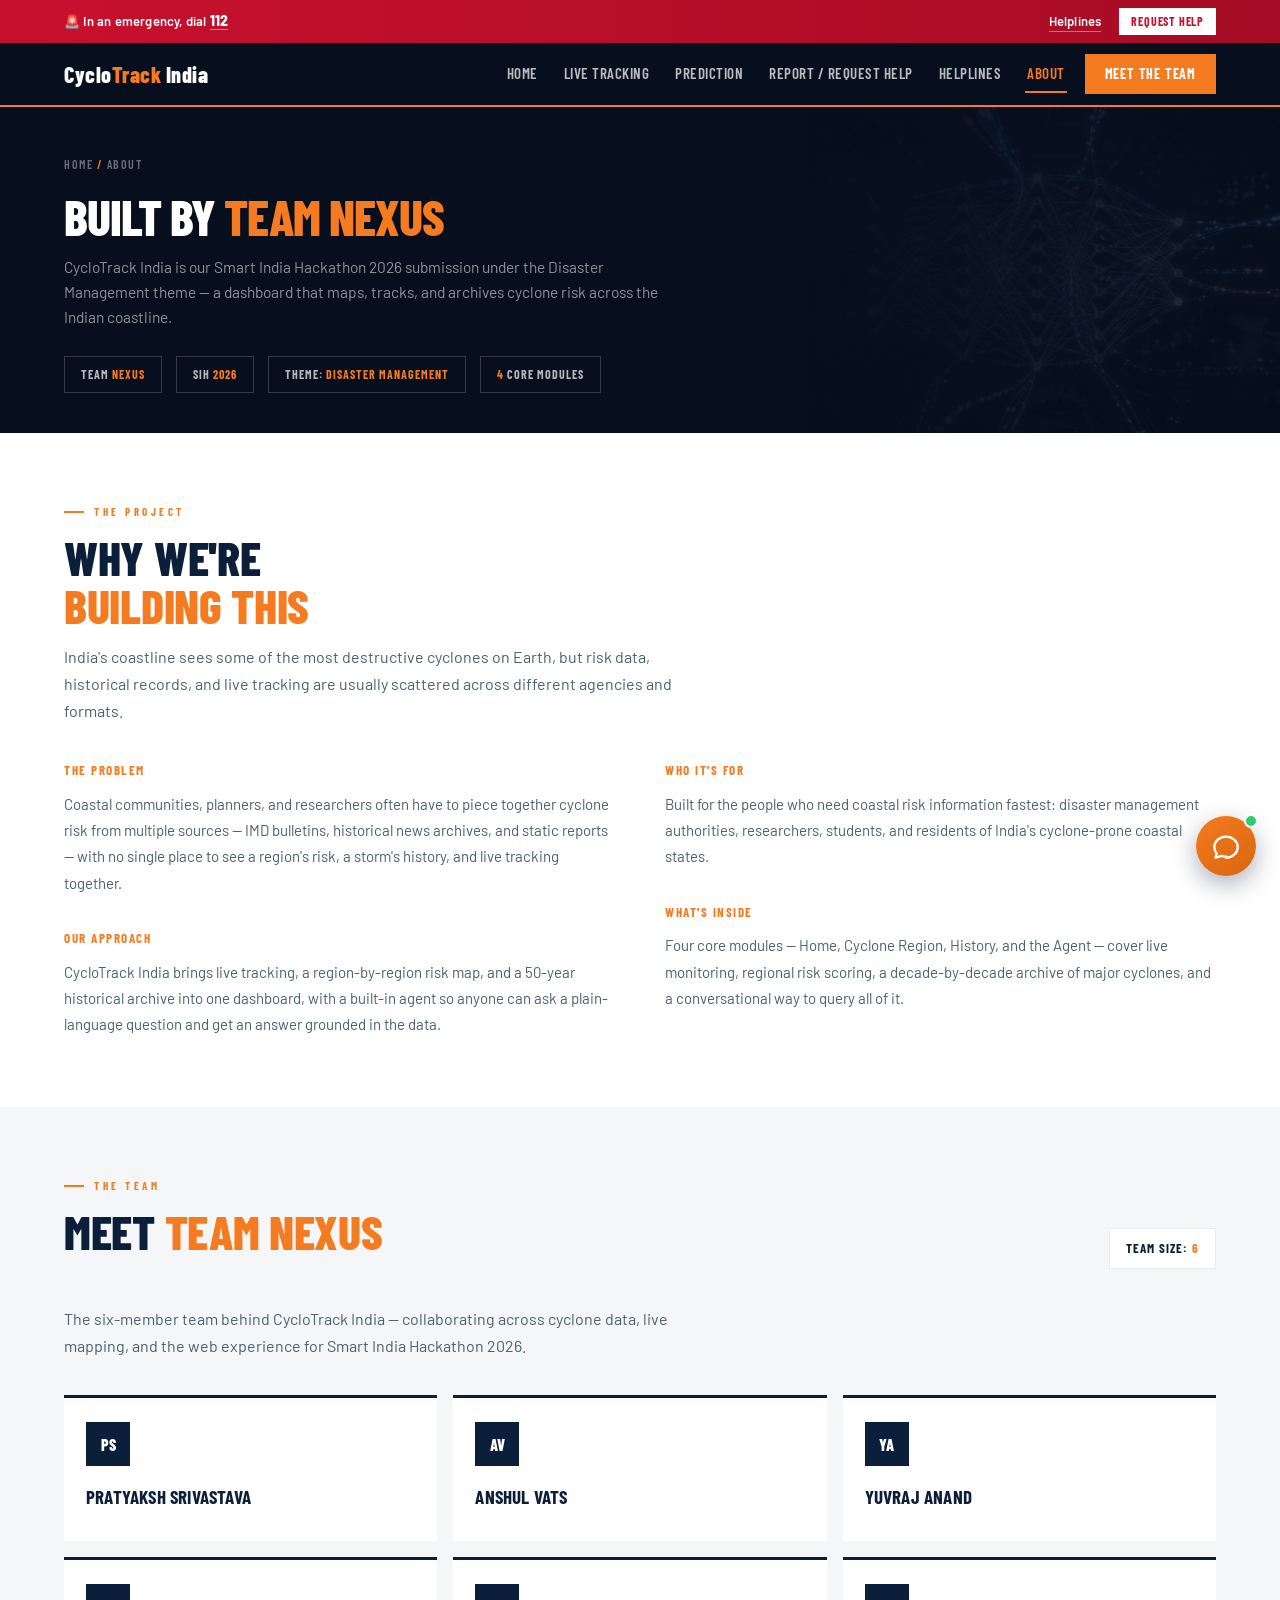
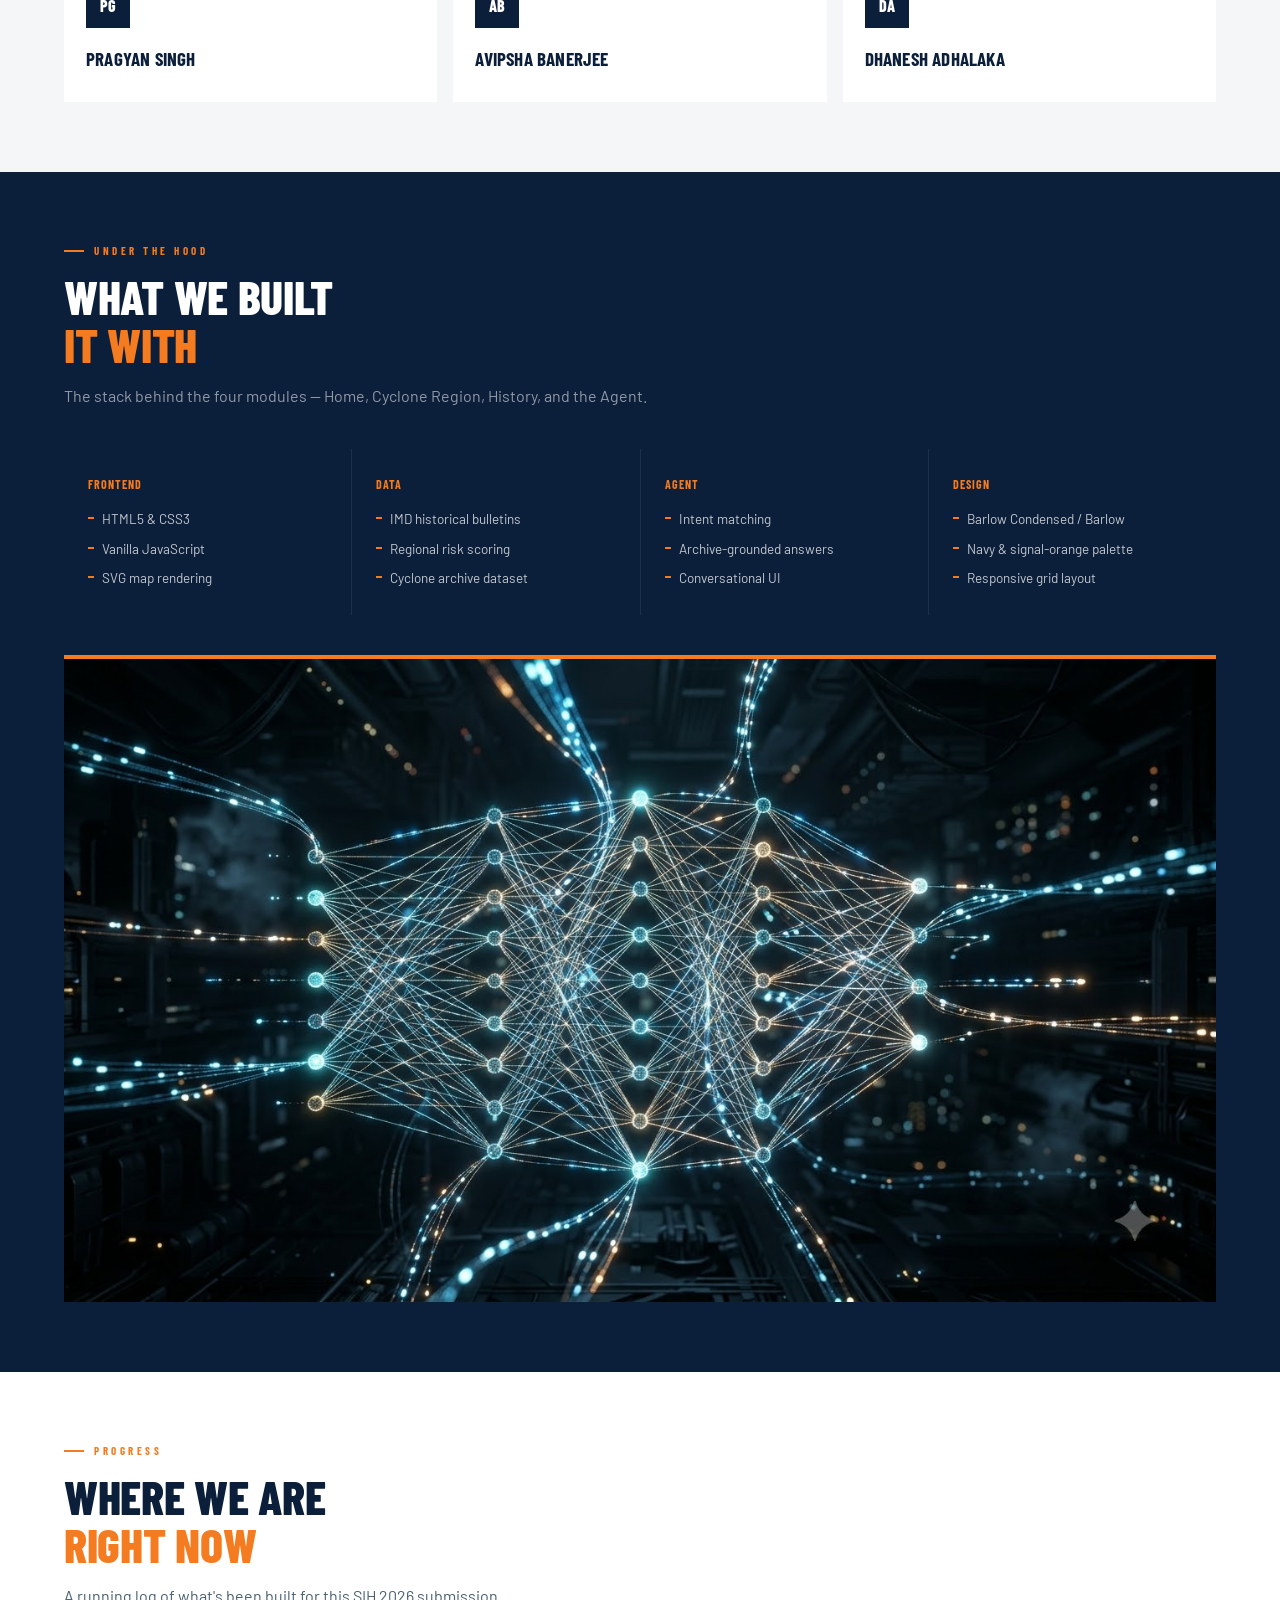
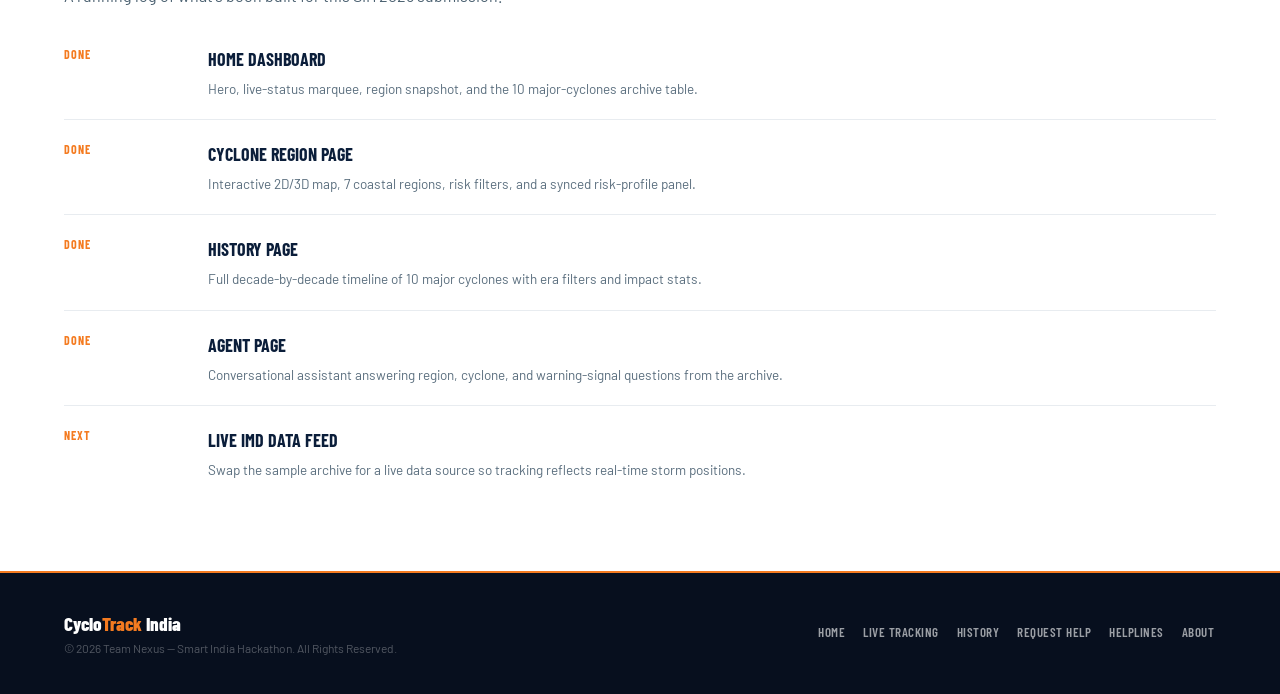
==== commit 0b1c3043: "Add emergency help & helplines, improve frontend UI/UX - Add POST /api/help-requests (+ aggregate GE" ====
--- a/frontend/about.html
+++ b/frontend/about.html
@@ -9,6 +9,7 @@
         href="https://fonts.googleapis.com/css2?family=Barlow+Condensed:wght@500;600;700;800&family=Barlow:wght@400;500;600&display=swap"
         rel="stylesheet">
     <link rel="stylesheet" href="assets/chatbot.css">
+    <link rel="stylesheet" href="assets/emergency.css">
     <style>
         *,
         *::before,
@@ -81,7 +82,7 @@
 
         nav {
             display: flex;
-            gap: 26px;
+            gap: 22px;
             align-items: center;
         }
 
@@ -608,6 +609,26 @@
         .footer-copy {
             font-size: 12px;
             color: rgba(255, 255, 255, .3);
+        }
+
+        .footer-nav {
+            display: flex;
+            flex-wrap: wrap;
+            gap: 14px;
+            align-items: center;
+        }
+
+        .footer-nav a {
+            color: rgba(255, 255, 255, .6);
+            text-decoration: none;
+            font-size: 13px;
+            text-transform: uppercase;
+            font-family: var(--font-head);
+            letter-spacing: .5px;
+        }
+
+        .footer-nav a:hover {
+            color: var(--orange);
         }
 
         /* CONTRIBUTIONS */
@@ -1080,13 +1101,25 @@
 
 <body>
 
+    <a class="skip-link" href="#main">Skip to main content</a>
+
+    <div class="emergency-bar" role="region" aria-label="Emergency information">
+        <span>🚨 In an emergency, dial <a href="tel:112" class="eb-dial">112</a></span>
+        <span class="eb-links">
+            <a href="helplines.html">Helplines</a>
+            <a href="report.html" class="eb-cta">Request Help</a>
+        </span>
+    </div>
+
     <header>
         <a href="index.html" class="logo">Cyclo<span>Track</span> India</a>
         <div class="header-right">
             <nav class="main-nav" aria-label="Primary">
                 <a href="index.html">Home</a>
-                <a href="cyclone_region.html">Cyclone Region</a>
-                <a href="history.html">History</a>
+                <a href="cyclone_region.html">Live Tracking</a>
+                <a href="cyclone_region.html#evolution">Prediction</a>
+                <a href="report.html">Report / Request Help</a>
+                <a href="helplines.html">Helplines</a>
                 <a href="about.html" class="active">About</a>
             </nav>
             <a href="#team" class="header-cta">Meet The Team</a>
@@ -1095,13 +1128,15 @@
     </header>
     <div class="mobile-menu" id="mobileMenu">
             <a href="index.html">Home</a>
-            <a href="cyclone_region.html">Cyclone Region</a>
-            <a href="history.html">History</a>
+            <a href="cyclone_region.html">Live Tracking</a>
+            <a href="cyclone_region.html#evolution">Prediction</a>
+            <a href="report.html">Report / Request Help</a>
+            <a href="helplines.html">Helplines</a>
             <a href="about.html" class="active">About</a>
     </div>
 
 
-    <div class="page-hero">
+    <div class="page-hero" id="main">
         <div class="page-hero-inner">
             <p class="breadcrumb">Home <span>/</span> About</p>
             <h1 class="page-hero-h1">Built By <em>Team Nexus</em></h1>
@@ -1297,8 +1332,18 @@
 
     <footer>
         <div class="footer-inner">
-            <div class="footer-logo">Cyclo<span>Track</span> India</div>
-            <p class="footer-copy">&copy; 2026 Team Nexus — Smart India Hackathon. All Rights Reserved.</p>
+            <div>
+                <div class="footer-logo">Cyclo<span>Track</span> India</div>
+                <p class="footer-copy">&copy; 2026 Team Nexus — Smart India Hackathon. All Rights Reserved.</p>
+            </div>
+            <nav class="footer-nav" aria-label="Footer">
+                <a href="index.html">Home</a>
+                <a href="cyclone_region.html">Live Tracking</a>
+                <a href="history.html">History</a>
+                <a href="report.html">Request Help</a>
+                <a href="helplines.html">Helplines</a>
+                <a href="about.html">About</a>
+            </nav>
         </div>
     </footer>
 
--- a/frontend/assets/emergency.css
+++ b/frontend/assets/emergency.css
@@ -0,0 +1,402 @@
+/* ===========================================================================
+   CycloTrack India — Shared Emergency / Help UI styles
+   Used by index.html, report.html, helplines.html (and the emergency alert bar
+   on every page). Keeps the disaster-response components visually consistent
+   with the existing navy + orange design system.
+   =========================================================================== */
+
+:root {
+    --ec-navy: #0B1E3A;
+    --ec-navy-dark: #070F1E;
+    --ec-orange: #F47B20;
+    --ec-orange-dark: #D9660E;
+    --ec-red: #C8102E;          /* emergency accent (siren red) */
+    --ec-red-dark: #A60C25;
+    --ec-white: #FFFFFF;
+    --ec-off-white: #F4F6F8;
+    --ec-body: #2D3E50;
+    --ec-head: 'Barlow Condensed', sans-serif;
+    --ec-body-font: 'Barlow', sans-serif;
+    --ec-shadow: 0 10px 30px rgba(11, 30, 58, .12);
+    --ec-radius: 10px;
+}
+
+/* --- Emergency alert bar (top of every page) ----------------------------- */
+.emergency-bar {
+    background: linear-gradient(90deg, var(--ec-red), var(--ec-red-dark));
+    color: var(--ec-white);
+    font-family: var(--ec-body-font);
+    font-size: 13px;
+    font-weight: 600;
+    padding: 8px 5%;
+    display: flex;
+    align-items: center;
+    justify-content: space-between;
+    flex-wrap: wrap;
+    gap: 8px 16px;
+    letter-spacing: .2px;
+}
+.emergency-bar a {
+    color: var(--ec-white);
+    text-decoration: none;
+    border-bottom: 1px solid rgba(255, 255, 255, .4);
+}
+.emergency-bar a:hover { border-bottom-color: var(--ec-white); }
+.emergency-bar .eb-cta {
+    background: var(--ec-white);
+    color: var(--ec-red);
+    border: none;
+    padding: 4px 12px;
+    font-weight: 700;
+    font-family: var(--ec-head);
+    text-transform: uppercase;
+    letter-spacing: .8px;
+    font-size: 12px;
+}
+.emergency-bar .eb-cta:hover { background: #ffe7ec; }
+.emergency-bar .eb-dial {
+    font-weight: 800;
+    font-size: 14px;
+    border-bottom: 1px solid rgba(255,255,255,.5);
+}
+.eb-links { display: flex; gap: 18px; align-items: center; }
+
+/* --- Section framing ----------------------------------------------------- */
+.ec-section { padding: 70px 5%; }
+.ec-inner { max-width: 1200px; margin: 0 auto; }
+
+/* --- Emergency quick-action cards ---------------------------------------- */
+.ec-actions-grid {
+    display: grid;
+    grid-template-columns: repeat(5, 1fr);
+    gap: 16px;
+    margin-top: 30px;
+}
+.ec-action {
+    background: var(--ec-white);
+    border: 1px solid #E3E8ED;
+    border-top: 3px solid var(--ec-navy);
+    border-radius: var(--ec-radius);
+    padding: 22px 16px;
+    text-align: center;
+    text-decoration: none;
+    color: var(--ec-body);
+    transition: transform .18s ease, box-shadow .18s ease, border-color .18s ease;
+    display: flex;
+    flex-direction: column;
+    gap: 8px;
+    align-items: center;
+}
+.ec-action:hover,
+.ec-action:focus-visible {
+    transform: translateY(-4px);
+    box-shadow: var(--ec-shadow);
+    border-top-color: var(--ec-orange);
+    outline: none;
+}
+.ec-action-icon { font-size: 26px; line-height: 1; }
+.ec-action-label {
+    font-family: var(--ec-head);
+    font-weight: 700;
+    font-size: 15px;
+    text-transform: uppercase;
+    letter-spacing: .4px;
+}
+.ec-action-sub { font-size: 12px; color: #5A6E7E; }
+
+/* --- Cyclone helpline cards ---------------------------------------------- */
+.hl-intro { font-size: 15px; color: #4A6070; max-width: 720px; line-height: 1.7; margin-bottom: 26px; }
+.hl-grid {
+    display: grid;
+    grid-template-columns: repeat(auto-fit, minmax(230px, 1fr));
+    gap: 18px;
+}
+.hl-card {
+    background: var(--ec-white);
+    border-radius: var(--ec-radius);
+    border: 1px solid #E3E8ED;
+    border-top: 4px solid var(--ec-orange);
+    padding: 22px;
+    box-shadow: 0 4px 14px rgba(11, 30, 58, .06);
+    transition: transform .18s ease, box-shadow .18s ease;
+    display: flex;
+    flex-direction: column;
+}
+.hl-card:hover { transform: translateY(-3px); box-shadow: var(--ec-shadow); }
+.hl-card.urgent { border-top-color: var(--ec-red); }
+.hl-service {
+    font-family: var(--ec-head);
+    font-size: 15px;
+    font-weight: 700;
+    color: var(--ec-navy);
+    text-transform: uppercase;
+    letter-spacing: .5px;
+}
+.hl-num {
+    font-family: var(--ec-head);
+    font-size: 34px;
+    font-weight: 800;
+    color: var(--ec-body);
+    margin: 10px 0 12px;
+    line-height: 1;
+}
+.hl-card a.hl-dial {
+    margin-top: auto;
+    background: var(--ec-navy);
+    color: var(--ec-white);
+    font-family: var(--ec-head);
+    font-weight: 700;
+    text-transform: uppercase;
+    letter-spacing: .8px;
+    font-size: 13px;
+    text-align: center;
+    padding: 11px 0;
+    border-radius: 6px;
+    text-decoration: none;
+    transition: background .18s ease;
+}
+.hl-card a.hl-dial:hover { background: var(--ec-orange); }
+.hl-desc { font-size: 13px; color: #5A6E7E; margin-top: 4px; margin-bottom: 14px; flex-grow: 1; }
+
+.hl-notice {
+    margin-top: 26px;
+    background: #FFF6EE;
+    border: 1px solid #F6D9BF;
+    border-left: 4px solid var(--ec-orange);
+    border-radius: 6px;
+    padding: 16px 18px;
+    font-size: 14px;
+    color: #6b4a2a;
+    line-height: 1.6;
+}
+.hl-notice strong { color: #A0560B; }
+
+/* --- Extended helpline table --------------------------------------------- */
+.hl-ext { margin-top: 40px; }
+.hl-ext h3 {
+    font-family: var(--ec-head);
+    font-size: 24px;
+    font-weight: 800;
+    color: var(--ec-navy);
+    text-transform: uppercase;
+    margin-bottom: 6px;
+}
+.hl-ext table { width: 100%; border-collapse: collapse; margin-top: 16px; background: var(--ec-white); }
+.hl-ext th {
+    font-family: var(--ec-head);
+    font-size: 12px;
+    font-weight: 700;
+    letter-spacing: 1px;
+    text-transform: uppercase;
+    text-align: left;
+    color: var(--ec-orange);
+    padding: 12px 14px;
+    border-bottom: 2px solid var(--ec-navy);
+    background: var(--ec-navy);
+}
+.hl-ext td { padding: 13px 14px; font-size: 14px; border-bottom: 1px solid #E8ECF0; color: var(--ec-body); }
+.hl-ext tbody tr:hover { background: var(--ec-off-white); }
+.hl-tel { font-weight: 700; color: var(--ec-navy); text-decoration: none; }
+.hl-tel:hover { color: var(--ec-orange); }
+
+/* --- Report / Request Help form ------------------------------------------- */
+.report-shell { max-width: 860px; margin: 0 auto; }
+.report-card {
+    background: var(--ec-white);
+    border: 1px solid #E3E8ED;
+    border-radius: 14px;
+    box-shadow: var(--ec-shadow);
+    padding: 34px 38px;
+    margin-top: 10px;
+}
+.report-grid {
+    display: grid;
+    grid-template-columns: 1fr 1fr;
+    gap: 18px 20px;
+}
+.report-field { display: flex; flex-direction: column; gap: 6px; }
+.report-field.full { grid-column: 1 / -1; }
+.report-field label {
+    font-family: var(--ec-head);
+    font-weight: 700;
+    font-size: 14px;
+    letter-spacing: .4px;
+    text-transform: uppercase;
+    color: var(--ec-navy);
+}
+.report-field label .req { color: var(--ec-red); }
+.report-field input,
+.report-field select,
+.report-field textarea {
+    font-family: var(--ec-body-font);
+    font-size: 15px;
+    color: var(--ec-body);
+    padding: 11px 13px;
+    border: 1px solid #CBD5DF;
+    border-radius: 6px;
+    background: var(--ec-white);
+    transition: border-color .15s ease, box-shadow .15s ease;
+}
+.report-field input:focus,
+.report-field select:focus,
+.report-field textarea:focus {
+    outline: none;
+    border-color: var(--ec-orange);
+    box-shadow: 0 0 0 3px rgba(244, 123, 32, .18);
+}
+.report-field textarea { min-height: 120px; resize: vertical; line-height: 1.55; }
+.report-field .hint { font-size: 12px; color: #7A8B9A; }
+.field-error { color: var(--ec-red); font-size: 12.5px; font-weight: 600; min-height: 0; }
+.report-field.invalid input,
+.report-field.invalid select,
+.report-field.invalid textarea { border-color: var(--ec-red); }
+
+.report-types {
+    display: grid;
+    grid-template-columns: repeat(auto-fill, minmax(190px, 1fr));
+    gap: 10px;
+    margin-top: 4px;
+}
+.pt-chip {
+    display: flex;
+    align-items: center;
+    gap: 8px;
+    border: 1px solid #CBD5DF;
+    border-radius: 8px;
+    padding: 11px 12px;
+    font-size: 14px;
+    color: var(--ec-body);
+    cursor: pointer;
+    transition: border-color .15s ease, background .15s ease;
+    background: var(--ec-white);
+}
+.pt-chip:hover { border-color: var(--ec-orange); }
+.pt-chip input { width: 17px; height: 17px; accent-color: var(--ec-orange); }
+.pt-chip:has(input:checked) {
+    border-color: var(--ec-orange);
+    background: #FFF6EE;
+    font-weight: 600;
+}
+
+.report-consent { grid-column: 1 / -1; margin-top: 4px; }
+.report-consent label {
+    display: flex; gap: 12px; align-items: flex-start;
+    font-size: 14px; color: var(--ec-body); text-transform: none;
+    letter-spacing: 0; font-family: var(--ec-body-font); font-weight: 500; line-height: 1.5;
+}
+.report-consent input { width: 18px; height: 18px; margin-top: 2px; accent-color: var(--ec-orange); flex-shrink: 0; }
+
+.submit-row { grid-column: 1 / -1; display: flex; flex-wrap: wrap; gap: 14px; align-items: center; margin-top: 6px; }
+.btn-emergency {
+    background: var(--ec-red);
+    color: var(--ec-white);
+    font-family: var(--ec-head);
+    font-weight: 800;
+    font-size: 16px;
+    letter-spacing: 1px;
+    text-transform: uppercase;
+    border: none;
+    border-radius: 8px;
+    padding: 15px 30px;
+    cursor: pointer;
+    transition: background .18s ease, transform .12s ease;
+    display: inline-flex;
+    align-items: center;
+    gap: 10px;
+    text-decoration: none;
+}
+.btn-emergency:hover { background: var(--ec-red-dark); transform: translateY(-1px); }
+.btn-emergency:focus-visible { outline: 3px solid rgba(200, 16, 46, .5); outline-offset: 2px; }
+.btn-emergency:disabled { opacity: .6; cursor: not-allowed; }
+
+.report-msg { grid-column: 1 / -1; padding: 14px 16px; border-radius: 8px; font-size: 14.5px; font-weight: 500; line-height: 1.5; display: none; }
+.report-msg.show { display: block; }
+.report-msg.success { background: #EAF6EF; border: 1px solid #B9E0C8; color: #14532D; }
+.report-msg.error { background: #FDECEF; border: 1px solid #F2C2CA; color: #7F1D1D; }
+.report-msg.warn { background: #FFF6EE; border: 1px solid #F6D9BF; color: #7A4A12; }
+
+.report-privacy-note {
+    grid-column: 1 / -1;
+    font-size: 12.5px;
+    color: #7A8B9A;
+    line-height: 1.6;
+    background: var(--ec-off-white);
+    border-radius: 8px;
+    padding: 12px 14px;
+}
+.image-preview { grid-column: 1 / -1; }
+.image-preview img { max-width: 320px; max-height: 220px; border-radius: 8px; border: 1px solid #E3E8ED; display: none; margin-top: 8px; }
+.image-preview img.show { display: block; }
+
+/* --- Ongoing alerts banner on index --------------------------------------- */
+.ec-alerts {
+    display: grid;
+    grid-template-columns: 2fr 1fr;
+    gap: 18px;
+    margin-top: 26px;
+}
+.ec-alert-panel { background: var(--ec-navy); border-radius: 12px; padding: 26px; color: var(--ec-white); }
+.ec-alert-panel h3 { font-family: var(--ec-head); font-size: 22px; font-weight: 800; text-transform: uppercase; margin-bottom: 8px; }
+.ec-alert-panel p { color: rgba(255, 255, 255, .7); font-size: 14px; line-height: 1.6; }
+.ec-alert-cta {
+    background: var(--ec-orange);
+    color: var(--ec-white);
+    font-family: var(--ec-head);
+    font-weight: 800;
+    text-transform: uppercase;
+    letter-spacing: .8px;
+    font-size: 14px;
+    padding: 14px 22px;
+    border-radius: 8px;
+    text-decoration: none;
+    display: inline-flex;
+    align-items: center;
+    justify-content: center;
+    text-align: center;
+    transition: background .18s ease;
+}
+.ec-alert-cta:hover { background: var(--ec-orange-dark); }
+
+/* --- Reveal-on-scroll animation ------------------------------------------- */
+.reveal { opacity: 0; transform: translateY(18px); transition: opacity .6s ease, transform .6s ease; }
+.reveal.in { opacity: 1; transform: none; }
+
+/* --- Accessibility: visible keyboard focus -------------------------------- */
+a:focus-visible,
+button:focus-visible {
+    outline: 3px solid rgba(244, 123, 32, .6);
+    outline-offset: 2px;
+}
+.skip-link {
+    position: absolute;
+    left: -999px;
+    top: 0;
+    background: var(--ec-orange);
+    color: #fff;
+    padding: 10px 16px;
+    z-index: 200;
+    font-family: var(--ec-head);
+    font-weight: 700;
+}
+.skip-link:focus { left: 0; }
+
+/* --- Responsive ------------------------------------------------------------ */
+@media (max-width: 900px) {
+    .ec-actions-grid { grid-template-columns: repeat(3, 1fr); }
+    .ec-alerts { grid-template-columns: 1fr; }
+}
+@media (max-width: 640px) {
+    .ec-actions-grid { grid-template-columns: repeat(2, 1fr); }
+    .report-card { padding: 24px 20px; }
+    .report-grid { grid-template-columns: 1fr; }
+    .hl-grid { grid-template-columns: 1fr; }
+    .hl-table-scroll { overflow-x: auto; }
+    .hl-table-scroll table { min-width: 640px; }
+    .emergency-bar { justify-content: center; text-align: center; }
+}
+
+/* --- Reduced motion -------------------------------------------------------- */
+@media (prefers-reduced-motion: reduce) {
+    .reveal { opacity: 1; transform: none; transition: none; }
+    * { animation-duration: .001s !important; transition-duration: .001s !important; }
+}
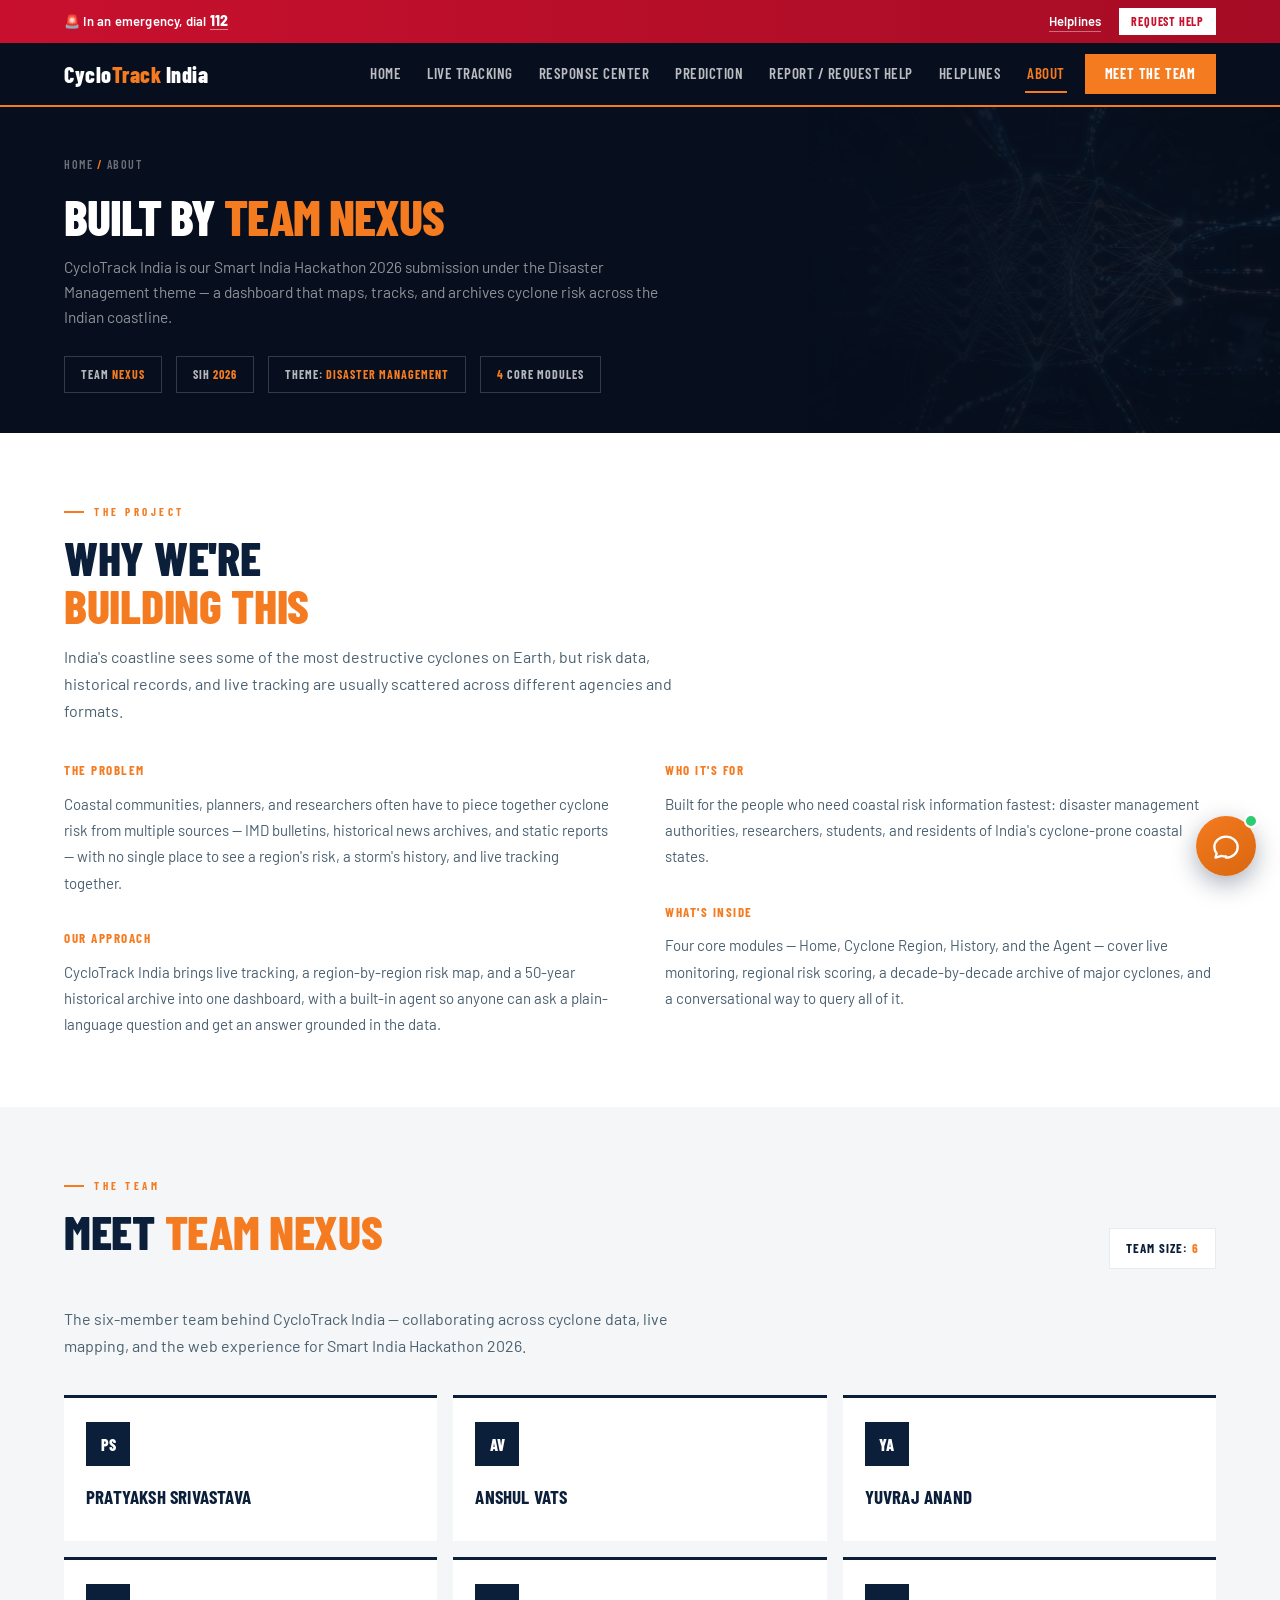
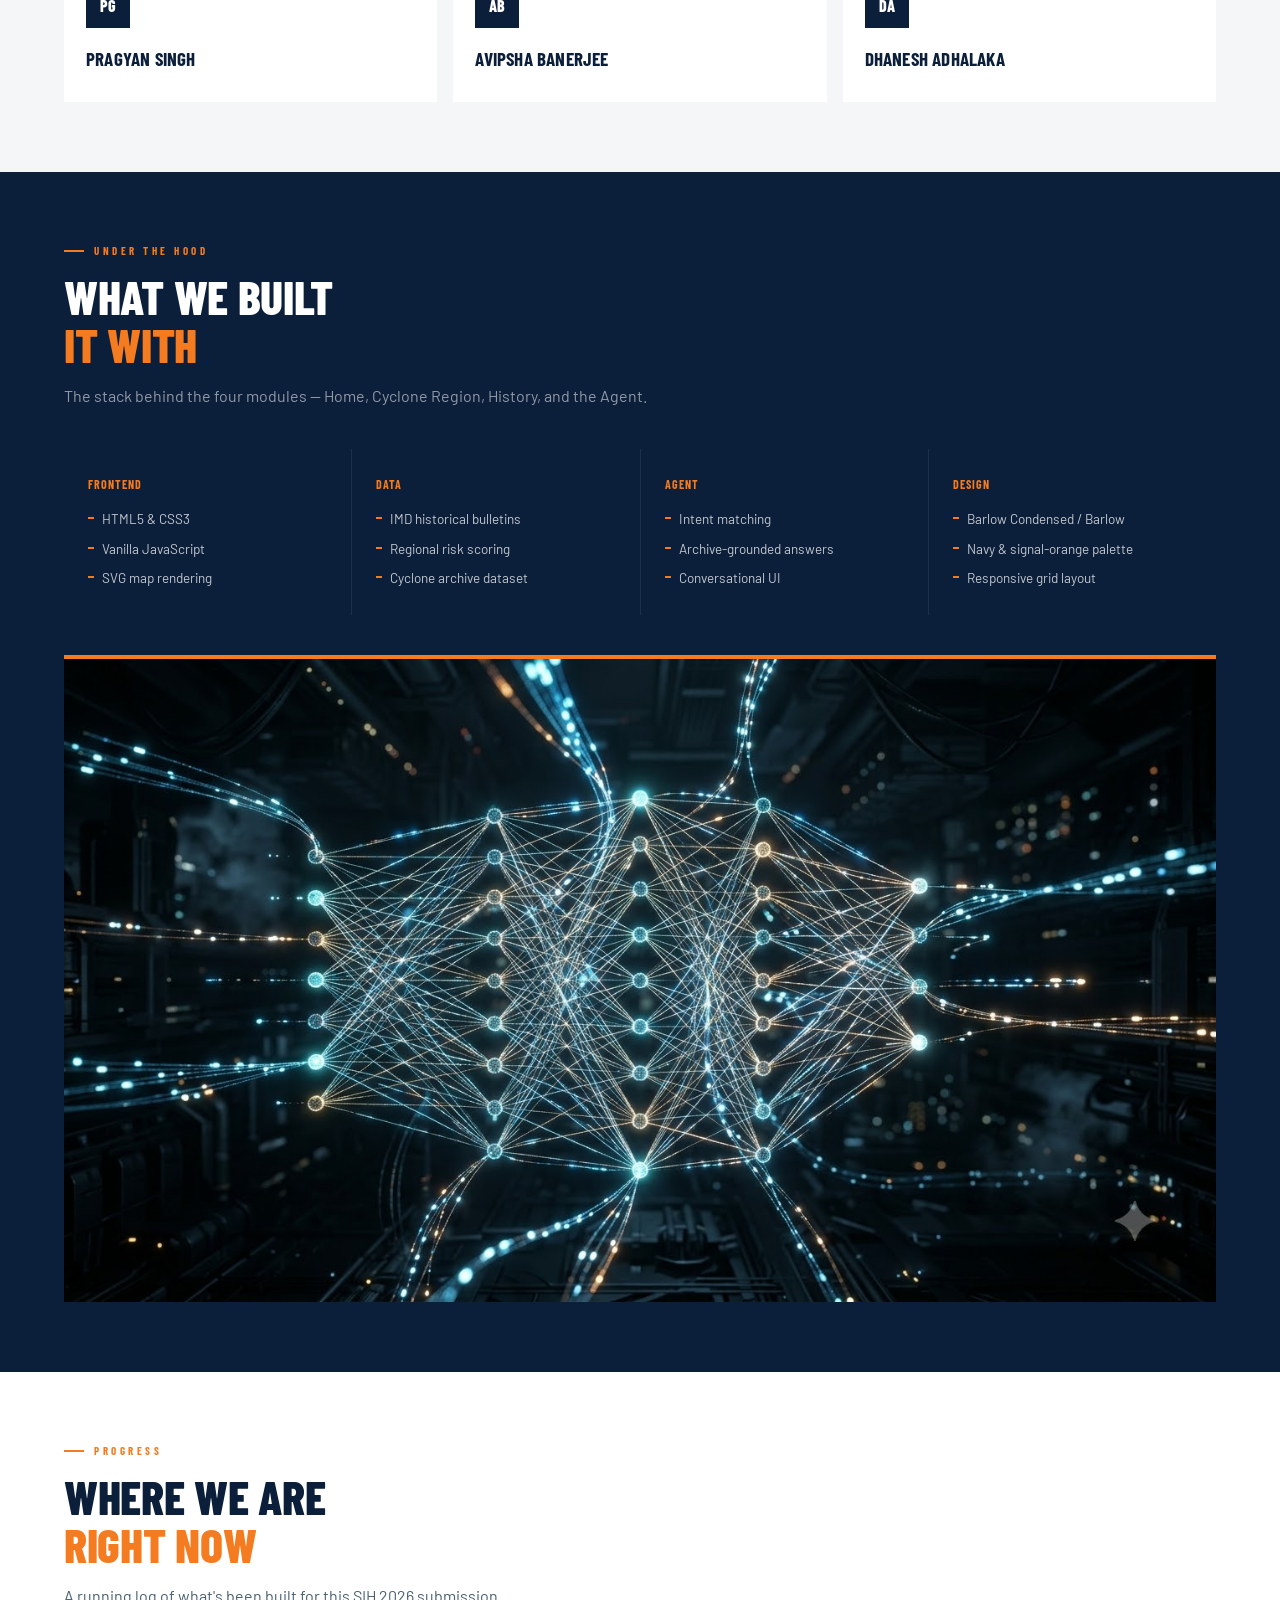
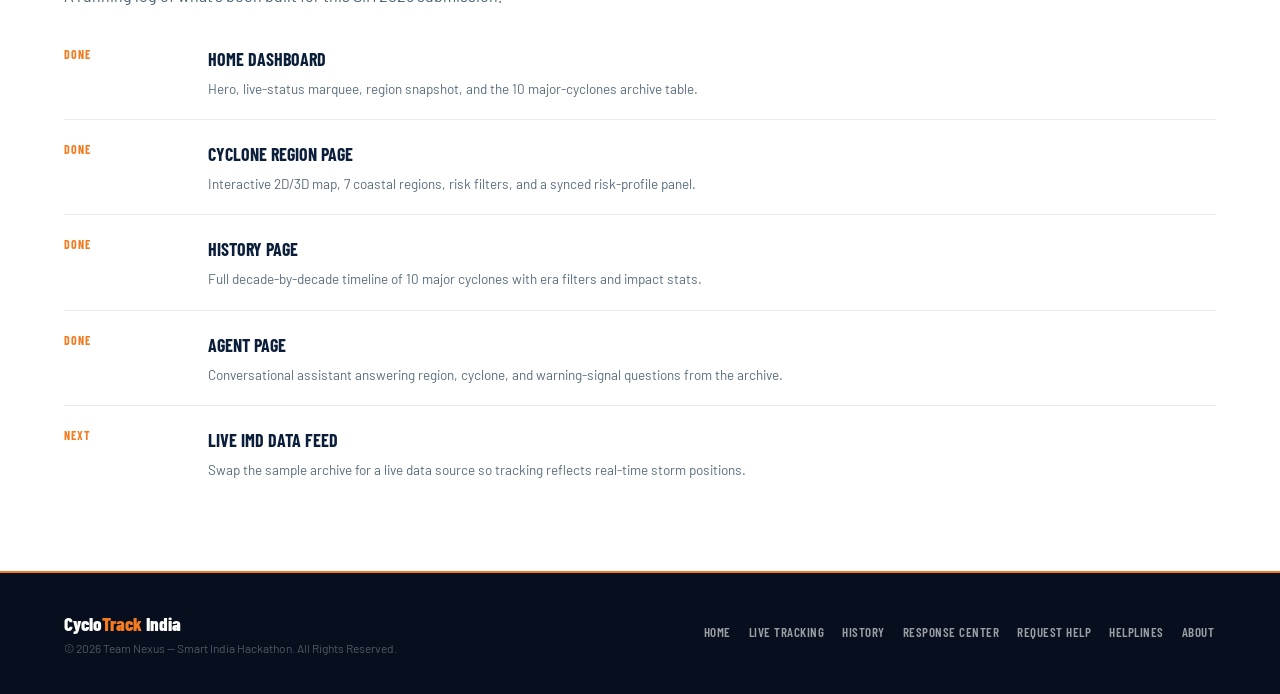
==== commit 61109feb: "Add state-wise helplines, missing-person & response-center pages, backend upgrades" ====
--- a/frontend/about.html
+++ b/frontend/about.html
@@ -1117,6 +1117,7 @@
             <nav class="main-nav" aria-label="Primary">
                 <a href="index.html">Home</a>
                 <a href="cyclone_region.html">Live Tracking</a>
+                <a href="response-center.html">Response Center</a>
                 <a href="cyclone_region.html#evolution">Prediction</a>
                 <a href="report.html">Report / Request Help</a>
                 <a href="helplines.html">Helplines</a>
@@ -1129,6 +1130,7 @@
     <div class="mobile-menu" id="mobileMenu">
             <a href="index.html">Home</a>
             <a href="cyclone_region.html">Live Tracking</a>
+            <a href="response-center.html">Response Center</a>
             <a href="cyclone_region.html#evolution">Prediction</a>
             <a href="report.html">Report / Request Help</a>
             <a href="helplines.html">Helplines</a>
@@ -1340,6 +1342,7 @@
                 <a href="index.html">Home</a>
                 <a href="cyclone_region.html">Live Tracking</a>
                 <a href="history.html">History</a>
+                <a href="response-center.html">Response Center</a>
                 <a href="report.html">Request Help</a>
                 <a href="helplines.html">Helplines</a>
                 <a href="about.html">About</a>
--- a/frontend/assets/emergency.css
+++ b/frontend/assets/emergency.css
@@ -399,4 +399,81 @@
 @media (prefers-reduced-motion: reduce) {
     .reveal { opacity: 1; transform: none; transition: none; }
     * { animation-duration: .001s !important; transition-duration: .001s !important; }
-}+}
+/* --- State-wise disaster helpline directory ---------------------------- */
+.statewise-wrap {
+    margin-top: 58px;
+    padding: 30px;
+    background: #fff;
+    border: 1px solid #E3E8ED;
+    border-radius: 14px;
+    box-shadow: 0 8px 28px rgba(11, 30, 58, .07);
+}
+.statewise-head {
+    display: flex;
+    align-items: flex-end;
+    justify-content: space-between;
+    gap: 28px;
+    margin-bottom: 18px;
+}
+.statewise-title {
+    font-family: var(--ec-head);
+    font-size: clamp(28px, 4vw, 42px);
+    line-height: 1;
+    font-weight: 800;
+    text-transform: uppercase;
+    color: var(--ec-navy);
+    margin: 0 0 10px;
+}
+.statewise-title em { color: var(--ec-orange); font-style: normal; }
+.state-search-label {
+    min-width: 270px;
+    font-family: var(--ec-head);
+    font-size: 13px;
+    font-weight: 700;
+    text-transform: uppercase;
+    letter-spacing: .7px;
+    color: var(--ec-navy);
+}
+.state-search {
+    display: block;
+    width: 100%;
+    margin-top: 7px;
+    padding: 11px 13px;
+    border: 1px solid #CBD5DF;
+    border-radius: 7px;
+    font: 500 15px var(--ec-body-font);
+    color: var(--ec-body);
+    background: #fff;
+}
+.state-search:focus { outline: none; border-color: var(--ec-orange); box-shadow: 0 0 0 3px rgba(244,123,32,.15); }
+.state-filter { display:flex; flex-wrap:wrap; gap:8px; margin: 8px 0 18px; }
+.state-filter-btn {
+    border: 1px solid #CBD5DF;
+    background: #fff;
+    color: var(--ec-navy);
+    border-radius: 999px;
+    padding: 8px 13px;
+    cursor: pointer;
+    font: 700 12px var(--ec-head);
+    text-transform: uppercase;
+    letter-spacing: .5px;
+}
+.state-filter-btn:hover, .state-filter-btn.active { background: var(--ec-navy); color:#fff; border-color:var(--ec-navy); }
+.statewise-table-scroll { overflow-x:auto; border:1px solid #E3E8ED; border-radius:10px; }
+.statewise-table { width:100%; min-width:760px; border-collapse:collapse; background:#fff; }
+.statewise-table th { background:var(--ec-navy); color:var(--ec-orange); padding:13px 14px; text-align:left; font:700 12px var(--ec-head); letter-spacing:1px; text-transform:uppercase; }
+.statewise-table td { padding:13px 14px; border-bottom:1px solid #E8ECF0; font-size:14px; vertical-align:middle; }
+.statewise-table tbody tr:hover { background:#F8FAFB; }
+.state-call { color:var(--ec-navy); font-weight:800; text-decoration:none; white-space:nowrap; }
+.state-call:hover { color:var(--ec-orange); }
+.state-source { color:var(--ec-orange-dark); font-weight:700; text-decoration:none; white-space:nowrap; }
+.state-source:hover { text-decoration:underline; }
+.state-empty { text-align:center; padding:24px !important; color:#6F7F8D; }
+.statewise-note { margin:14px 2px 0; font-size:12.5px; line-height:1.6; color:#6A7885; }
+@media (max-width: 760px) {
+    .statewise-wrap { padding:20px 16px; margin-top:38px; }
+    .statewise-head { display:block; }
+    .state-search-label { display:block; min-width:0; margin-top:18px; }
+    .state-filter-btn { font-size:11px; }
+}
